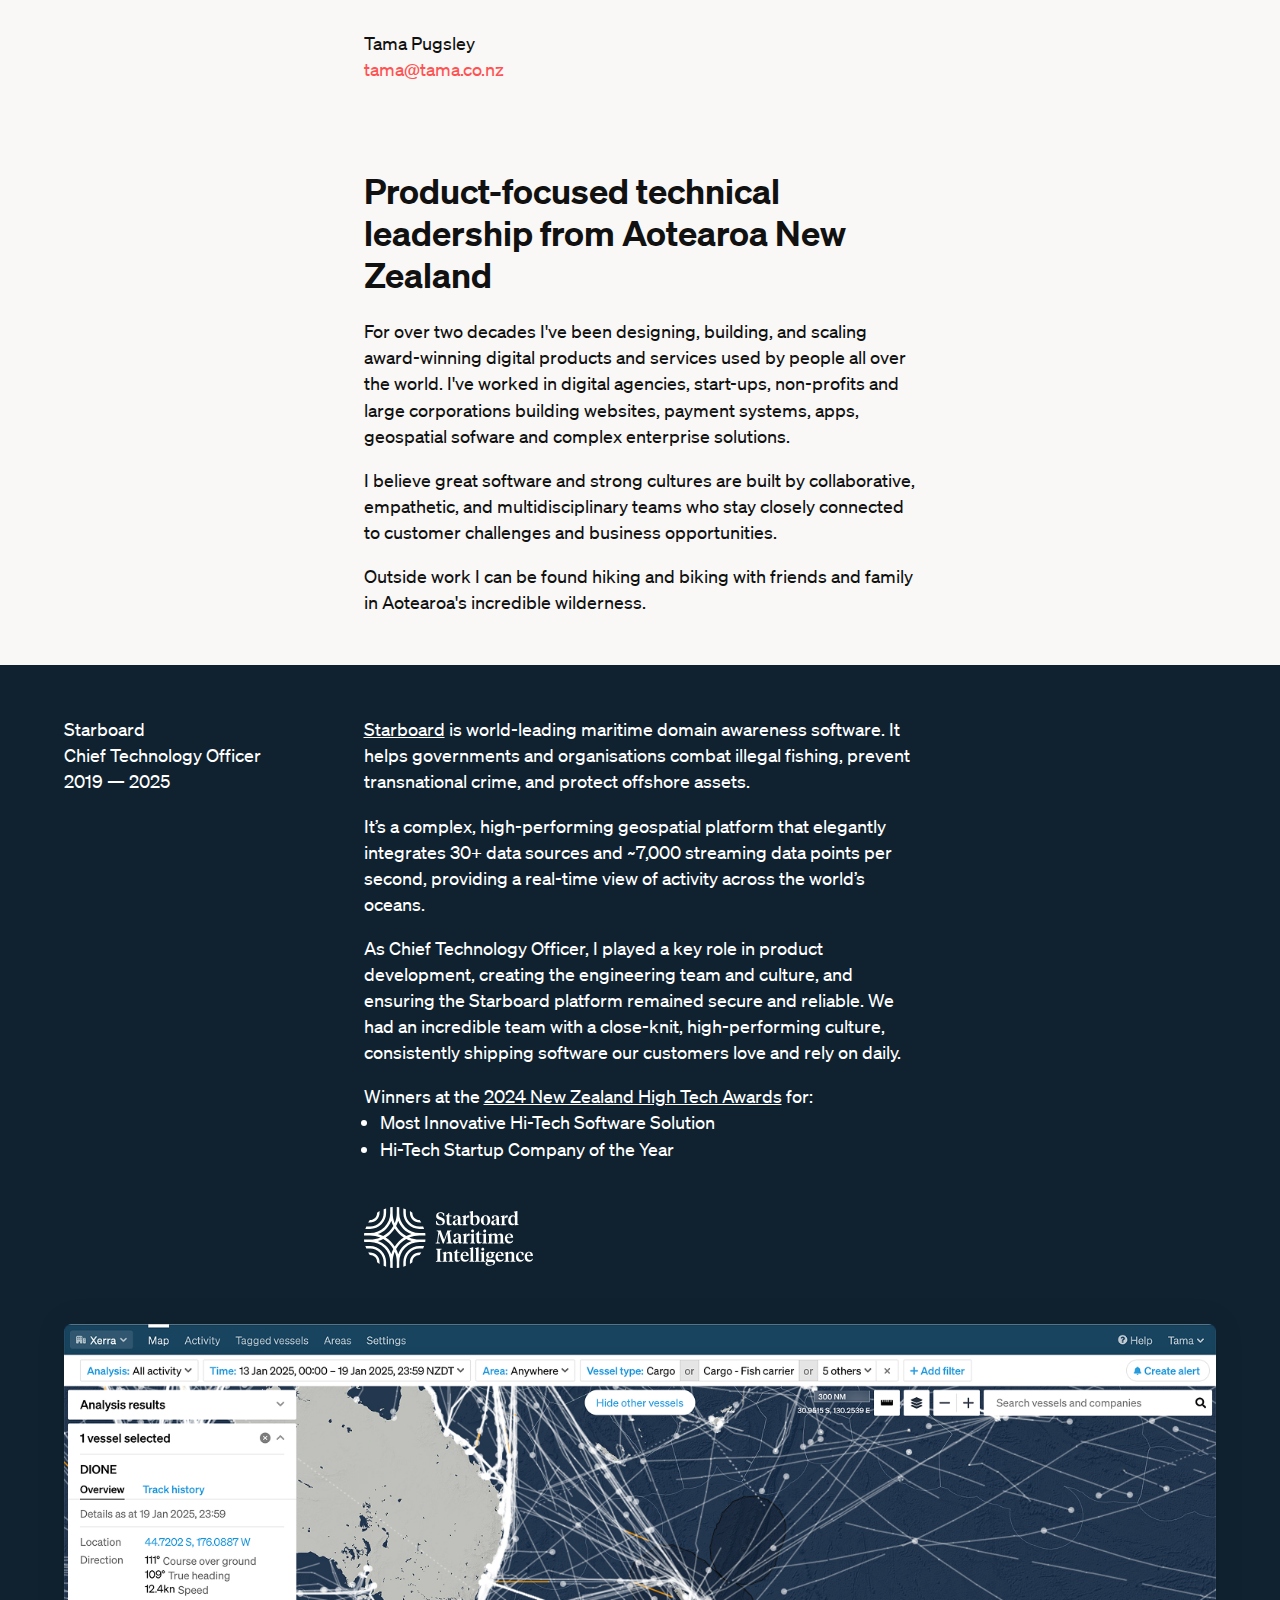
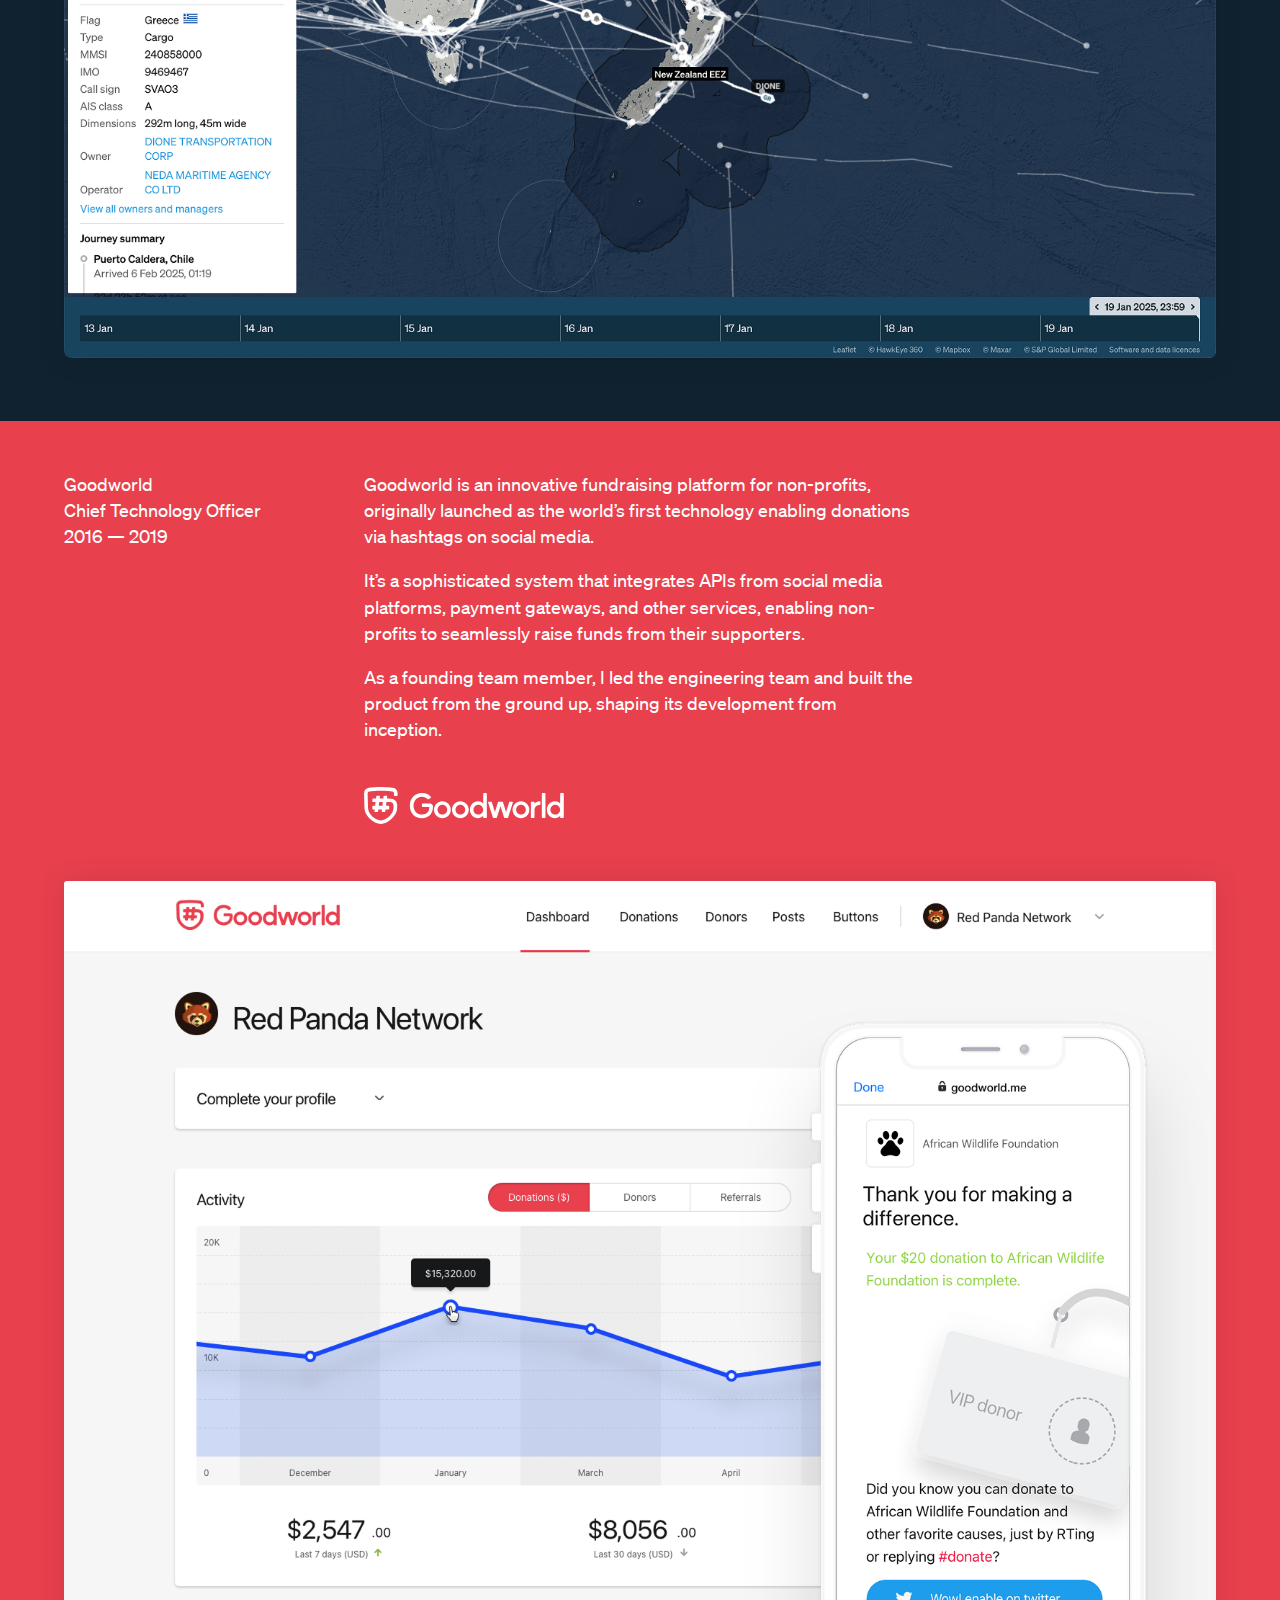
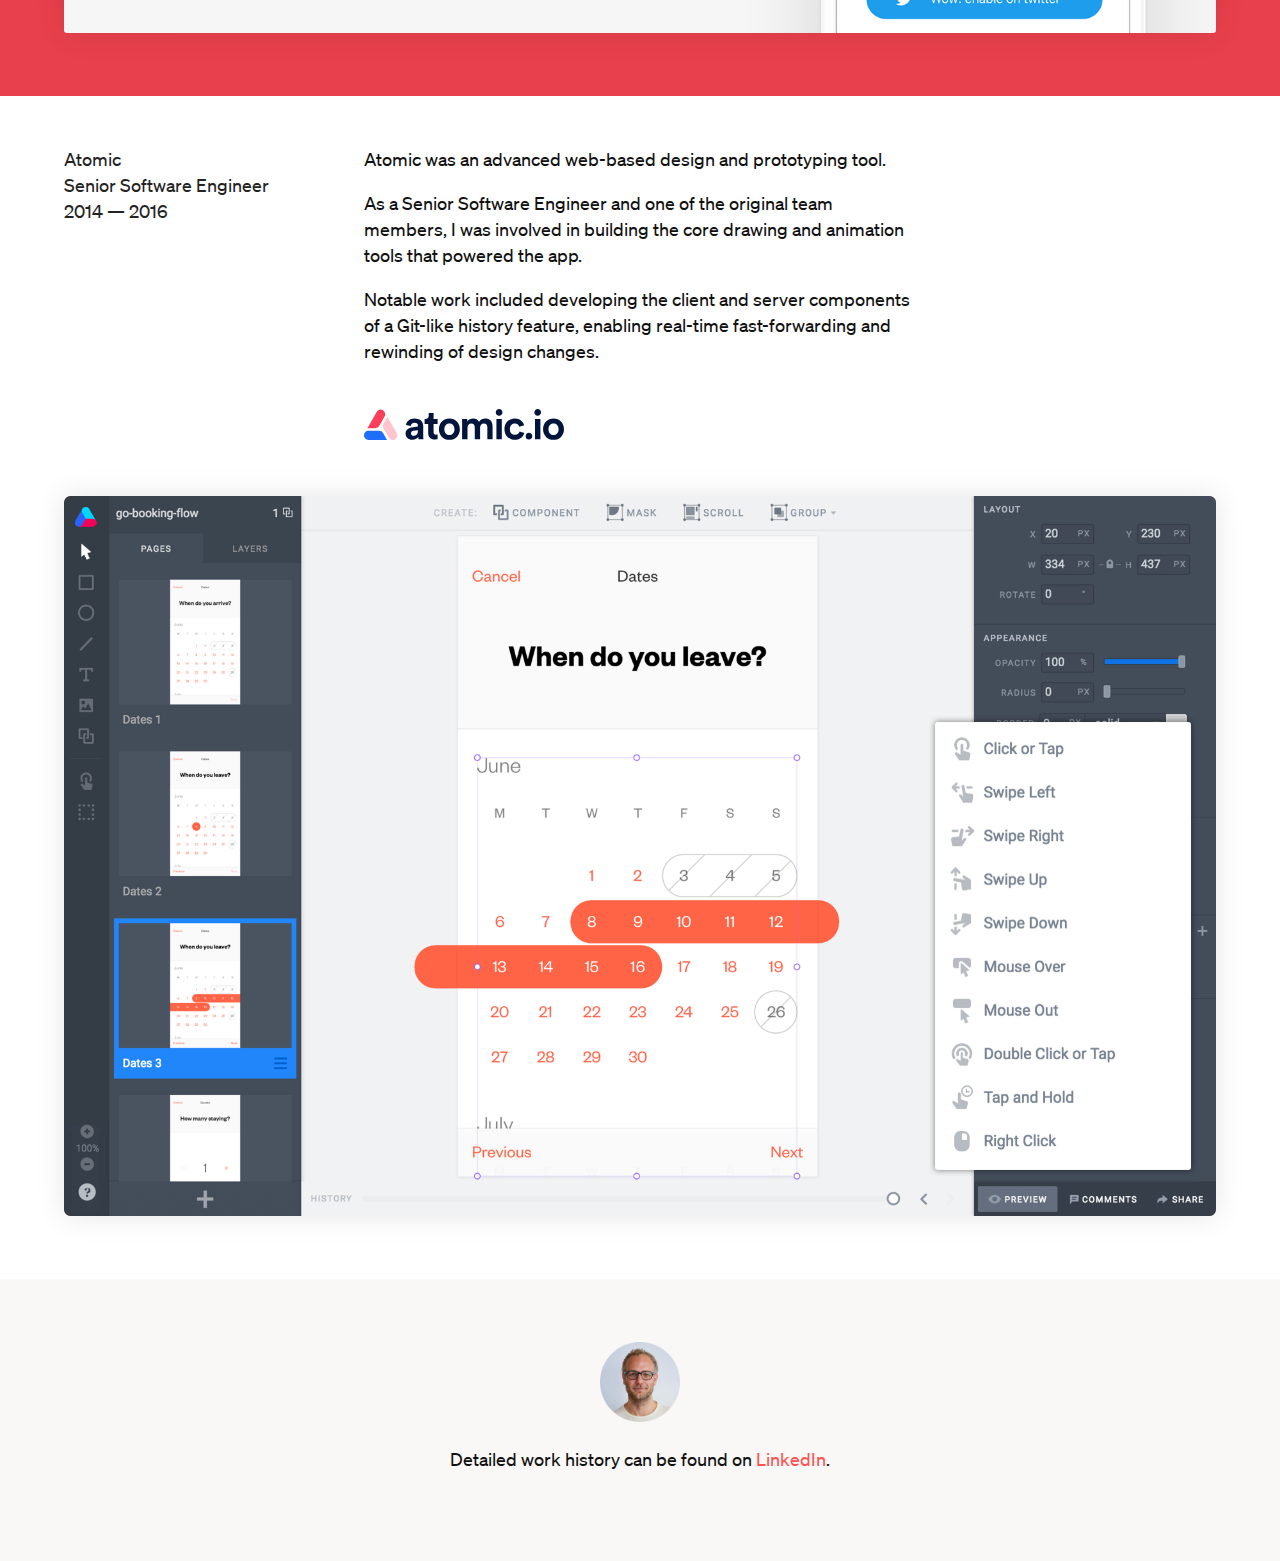
==== index.html @ 3d54db2f "Copy changes" ====
<!DOCTYPE html>
<html lang="en">
<head>
	<meta name="generator" content="Hugo 0.145.0">
    <meta charset="UTF-8">
    <meta name="viewport" content="width=device-width, initial-scale=1.0">
    <title>Tama Pugsley · Technical leadership · Nelson, Aotearoa New Zealand</title>
    <link rel="stylesheet" href="/css/main.css">
    <link rel="shortcut icon" href="images/favicon.ico" type="image/x-icon">
    
</head>
<body>
    

<div class="grid-four-col">
    <div class="two-four bottom-padding-medium top-padding-small intro-block">
      <p class="bottom-padding-large">
        Tama Pugsley<br>
        <a href="mailto:tama@tama.co.nz" class="no-underline">tama@tama.co.nz</a>
      </p>
      <h2 class="bottom-padding-large-small-screen">Product-focused technical leadership from Aotearoa New Zealand</h2>
      
      <p>For over two decades I've been designing, building, and scaling award-winning digital products and services used by people all over the world. I've worked in digital agencies, start-ups, non-profits and large corporations building websites, payment systems, apps, geospatial sofware and complex enterprise solutions.
      <p>I believe great software and strong cultures are built by collaborative, empathetic, and multidisciplinary teams who stay closely connected to customer challenges and business opportunities.</p>
      <p>Outside work I can be found hiking and biking with friends and family in Aotearoa's incredible wilderness.</p>

    </div>
    <div class="four-five"></div>
  </div>

  <div class="grid-wrapper border-top" style="background: #102230;">
    <div class="grid-four-col">
          <div class="one-two top-padding-medium block-title white">
            <p class="half-opacity">
                <a href="https://www.starboard.nz/" target="_blank" class="no-underline">Starboard</a><br>
                Chief Technology Officer<br>
                2019 — 2025<br>
            </p>
          </div>
          <div class="two-four padding-medium white">
             <p><a href="https://www.starboard.nz/" target="_blank">Starboard</a> is world-leading maritime domain awareness software. It helps governments and organisations combat illegal fishing, prevent transnational crime, and protect offshore assets.</p>
              <p>It’s a complex, high-performing geospatial platform that elegantly integrates 30+ data sources and ~7,000 streaming data points per second, providing a real-time view of activity across the world’s oceans.</p>
              <p>As Chief Technology Officer, I played a key role in product development, creating the engineering team and culture, and ensuring the Starboard platform remained secure and reliable. We had an incredible team with a close-knit, high-performing culture, consistently shipping software our customers love and rely on daily.</p>
              <p class="u__mb--0">Winners at the <a href="https://www.hitech.org.nz/awards/winners/year/2024" target="_blank">2024 New Zealand High Tech Awards</a> for:</p>
              <ul class="u__mt--0">
                <li>Most Innovative Hi-Tech Software Solution</li>
                <li>Hi-Tech Startup Company of the Year</li>
              </ul>
            <div class="logo logo-starboard">
              <a href="https://www.starboard.nz/" target="_blank" class="no-underline"><img src="/images/starboard-logo.svg" alt="Starboard logo"></a>
            </div>
          </div>
          <div class="one-five image padding-medium">
            <img src="/images/starboard-app-dark-bg.png" alt="Example screenshot from the Starboard app">
          </div>
          <div class="four-five"></div>
    </div>
  </div>

  <div class="grid-four-col spacer-row">
      <div class="one-two"></div>
      <div class="two-four"></div>
      <div class="four-five"></div>
  </div>

<div class="grid-wrapper" style="background: #E8404D;">
  <div class="grid-four-col">
    <div class="one-two top-padding-medium white block-title">
      <p class="half-opacity">
        <a href="https://www.goodworld.me/" target="_blank" class="no-underline">Goodworld</a><br>
        Chief Technology Officer<br>
        2016 — 2019<br>
    </p>
    </div>

    <div class="two-four padding-medium white">
      <p>Goodworld is an innovative fundraising platform for non-profits, originally launched as the world’s first technology enabling donations via hashtags on social media.</p>
      <p>It’s a sophisticated system that integrates APIs from social media platforms, payment gateways, and other services, enabling non-profits to seamlessly raise funds from their supporters.</p>
      <p>As a founding team member, I led the engineering team and built the product from the ground up, shaping its development from inception.</p>
       <div class="logo logo-goodworld">
        <a href="https://www.goodworld.me/" target="_blank"><img src="/images/goodworld-logo.svg" alt="Goodworld logo"></a>
       </div>
    </div>
    <div class="one-five image padding-medium">
      <img src="/images/goodworld.png" alt="Example screenshot from the Goodworld app">
    </div>
  </div>
</div>

  <div class="grid-four-col spacer-row">
      <div class="one-two"></div>
      <div class="two-four"></div>
      <div class="four-five"></div>
  </div>

  <div class="grid-wrapper" style="background: #fff;">
    <div class="grid-four-col">
      <div class="one-two top-padding-medium dark block-title">
        <p class="half-opacity">
          <a href="https://atomic.io/" target="_blank" class="no-underline">Atomic</a><br>
          Senior Software Engineer<br>
          2014 — 2016</p>
      </div>
      <div class="two-four padding-medium">
        <p>Atomic was an advanced web-based design and prototyping tool.</p>
        <p>As a Senior Software Engineer and one of the original team members, I was involved in building the core drawing and animation tools that powered the app.</p>
        <p>Notable work included developing the client and server components of a Git-like history feature, enabling real-time fast-forwarding and rewinding of design changes.</p>
        <div class="logo logo-atomic">
          <a href="https://atomic.io/" target="_blank"><img src="/images/atomic-logo.svg" alt="Atomic logo"></a>
        </div>
      </div>
      <div class="one-five image padding-medium">
        <img src="/images/atomic-screen.png" alt="Example screenshot from the Atomic app">
      </div>
    </div>
  </div>

<div class="grid-four-col last">
  <div class="two-four padding-medium">
    <div style="margin-top: 1vw; width: 100%; text-align: center;"><img src="/images/tama-headshot.png" alt="" class="" style="max-width: 80px;"></div>
    <p style="text-align: center;">Detailed work history can be found on <a href="https://www.linkedin.com/in/tamap/" class="no-underline" target="_blank">LinkedIn</a>.</p>
    </div>
</div>

</body>
</html>
---- css/main.css ----
body {
	background: #F9F8F6;
	color: #111;
	font-size: 18px;
	line-height: 145%;
	font-family: "sohne-book", helvetica, arial, sans-serif;
	font-weight: normal;
	-webkit-font-smoothing: antialiased;
  	-moz-osx-font-smoothing: grayscale;
  	margin: 0 0 3vw 0;
}

@font-face {
  	font-family: 'sohne-book';
  	src: url('/fonts/sohneweb-mager.woff2') format('woff2');
}

@font-face {
  	font-family: 'sohne-bold';
  	src: url('/fonts/sohneweb-halbfett.woff2') format('woff2');
}

@font-face {
  	font-family: 'sohne-book-italic';
  	src: url('/fonts/sohneweb-magerkursiv.woff2') format('woff2');
}

/* text styles */
h1 {
	font-weight: normal;
	font-size: 23px;
	margin: 0 0 15% 0; 
	font-family: sohne-bold;
}

h2 { 
	font-family: sohne-bold;
	font-size: 2.7vw;
	line-height: 120%;
	font-weight: normal;
	margin: 0 0 4% 0;
	padding: 0;
 }

h3 {
 	font-family: sohne-bold;
 	font-weight: normal;
 }

em {
	font-family: sohne-book-italic;
	font-style: normal;
}

ul {
	padding: 0;
}

li {
	margin-left: 1rem;
}

a {
	color: #FF5353;
}

p:last-child {
	margin-bottom: 0;
}

p:first-child {
	margin-top: 0;
}

.no-underline {
	text-decoration: none;
}

.no-underline:hover {
    text-decoration: underline;
}

.u__mb--0 {
    margin-bottom: 0 !important;
}

.u__mt--0 {
    margin-top: 0 !important;
}

.smaller-text, .smaller-text > *, .photo-pages p.smaller-text {
	font-size: 15px;
}

.work-text h3 {
	margin: -7px 0px 0px 0px;
}

 /* text styles end */
 img {
 	width: 100%;
 	border-radius: 8px;
 }

 .border-top {
 	border-top: 1px solid rgba(0, 0, 0, .05);
 }

 /* layout styles start */
 .grid-wrapper {
 	width: 100%;
 	margin: auto;
 }

 .light-grey > *, .light-grey a, .light-grey, .photo-pages a.light-grey  {
 	color: #777;
 }

 .dark-grey > * {
 	color: #24231F;
 }

 .bottom-padding-large {
 	padding-bottom: 70px;
 }

 .black {
 	background: #000;
 }

 .white, .white a {
 	color: #fff;
 }

 .dark, .dark a {
 	color: #24231F;
 }

 .half-opacity {
 	opacity: 1;
 }

.grid-four-col {
	display: grid;
	grid-template-columns: 21.25% 21.25% 21.25% 21.25%;
    column-gap: 5%;
    width: 100%;
	max-width: 1340px;
	margin: auto;
}

.one-two, .two-four, .four-five {
	padding: 0;
}

.one-two.image {
	margin-right: -2vw; 
}

.four-five.image {
	margin-left: -2vw; 
}

.logo {
	float: left;
	padding: 27px 0 0 0;
    max-width: 200px;
}

.logo-starboard {
	width: 170px;
}

.border-bottom {
	border-bottom: 1px solid rgba(0, 0, 0, .1);
}

.one-two { grid-column: 1 / 2; }

.one-five { grid-column: 1 / 5; }

.two-three { grid-column: 2 / 3;}

.two-four { grid-column: 2 / 4; }

.three-four { grid-column: 3 / 4; }

.four-five { grid-column: 4 / 5; }

.padding-medium {
	padding: 50px 0;
}

.top-padding-medium {
	padding-top: 50px;
}

.top-padding-large {
	padding-top: 140px;
}

.bottom-padding-medium {
	padding-bottom: 50px;
}

.padding-small {
	padding: 30px 0;
}

.top-padding-small {
	padding-top: 30px;
}

.image {
	padding: 0 0 57px 0; /* optically align it with text */
}

.image img {
	box-shadow: 0px 0px 30px 0px rgba(0,0,0,0.1);
}

 /* layout styles end */

img {
	border-radius: 3px;
}


/* photo pages styles */

.vertical-fit {
	margin: auto;
}

.map-wrapper {
	height: 70vh;
	border-radius: 4px;
	border: 1px solid #ddd;
	margin-top: 2vw;
}

.vertical-fit img, .map-wrapper script {
	width: auto;
    height: auto;
	max-height: 90vh;
	max-width: 90vw;
	border-radius: 2px;
}

@font-face {
  	font-family: 'heldane-italic';
  	src: url('../fonts/HeldaneDisplayWeb-RegularItalic.woff2') format('woff2');
}

.heldane {
	 font-family: 'heldane-italic';
}

.big-heldane {
	font-family: heldane-italic;
	font-size: 5vw;
	line-height: 100%;
}

.header-nav ul {
	column-count: 3;
	line-height: 170%;
}

.header-nav li {
	width: 33.3333%;
}


.photo-pages a {
	text-decoration: none;
	color: #777;
}


.full-width, .header-nav .full-width {
	width: 100%;
}

.header-nav a.heldane {
	font-size: 110%;
}

a.selected {
	opacity: 1;
}

.two-five { grid-column: 2 / 5; }


.baseline-align {
	align-self: end;
}

@media only screen and (max-width: 2000px) {

	h2 {
		font-size: 42px;
	}
}

@media only screen and (max-width: 1400px) {

	.grid-four-col {
		display: grid;
		grid-template-columns: 22% 22% 22% 22%;
    	column-gap: 4%;
    	max-width: 90%;
	}

	h2 {
		font-size: 35px;
	}
}

@media only screen and (max-width: 1100px) {
	body {
	  	font-size: 17px;
	}

	.grid-four-col {
		max-width: 70%;
	}

	h2 {
		font-size: 24px;
		line-height: 130%;
	}

	.half-opacity {
	 	opacity: 1;
	}

	.one-two, .two-four, .four-give {
		grid-column: 1 / 5;
	}

	.logo-starboard {
		width: 140px;
	}

	.logo-atomic {
		width: 140px;
	}

    .logo-goodworld {
		width: 140px;
	}


	/* photo pages styles */

	.one-two, .two-four, .four-five, .one-five {
		grid-column: 1 / 5;
	}

	/* photo pages styles */

}

@media only screen and (max-width: 800px) {
	body {
		font-size: 15px;
		line-height: 145%;
	}

	.bottom-padding-large {
    	padding-bottom: 20%;
	}

	.bottom-padding-large-small-screen {
		padding-bottom: 19%;
	}

    .block-title  { 
    	padding-bottom: 6%;
    }

	.padding-medium, .padding-small {
		padding: 6% 0;
	}

	.top-padding-medium, .top-padding-small {
		padding-top: 5%;
	}

	.bottom-padding-medium {
		padding-bottom: 5%;
	}

	.grid-four-col {
		max-width: 88%;
	}

	.image {
		padding-bottom: 6%;
	}

	h1.big-heldane {
		font-size: 12vw;

	}

	.intro-block {
		padding-bottom: 25%;
	}
}
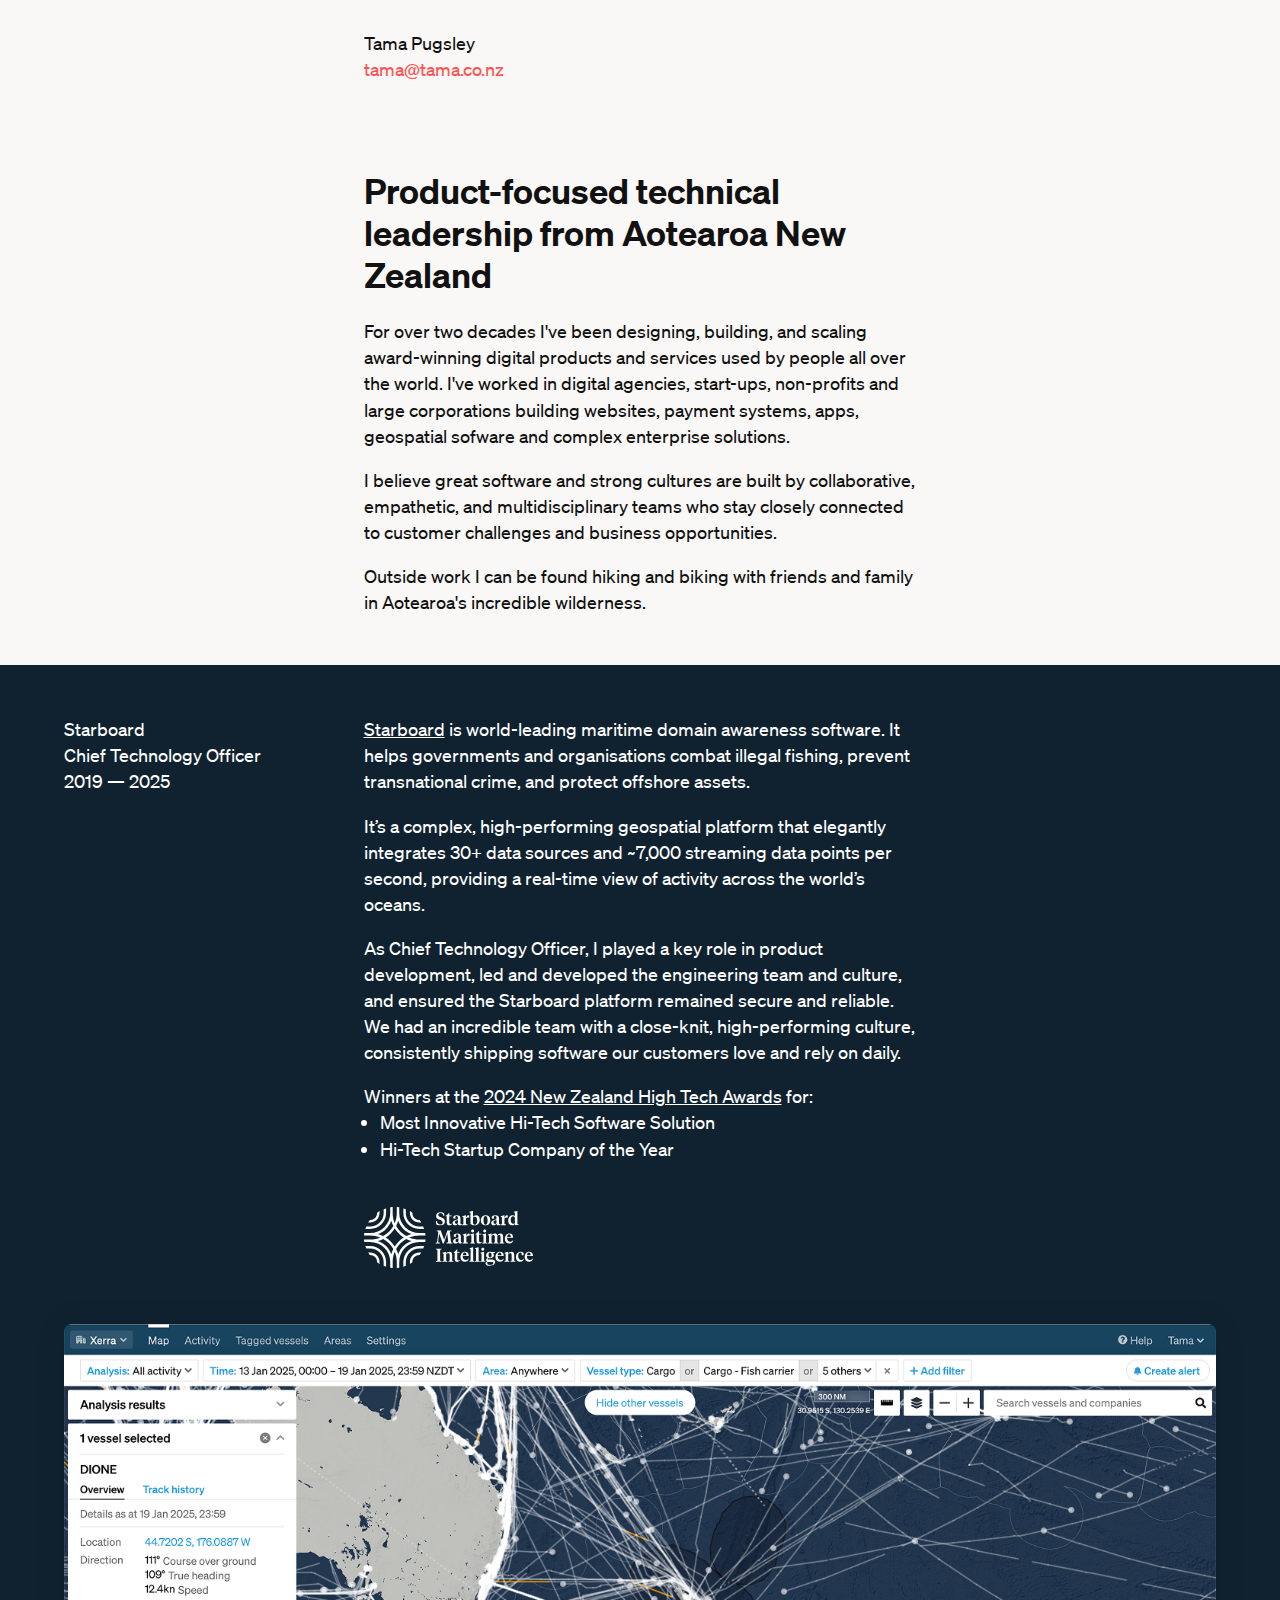
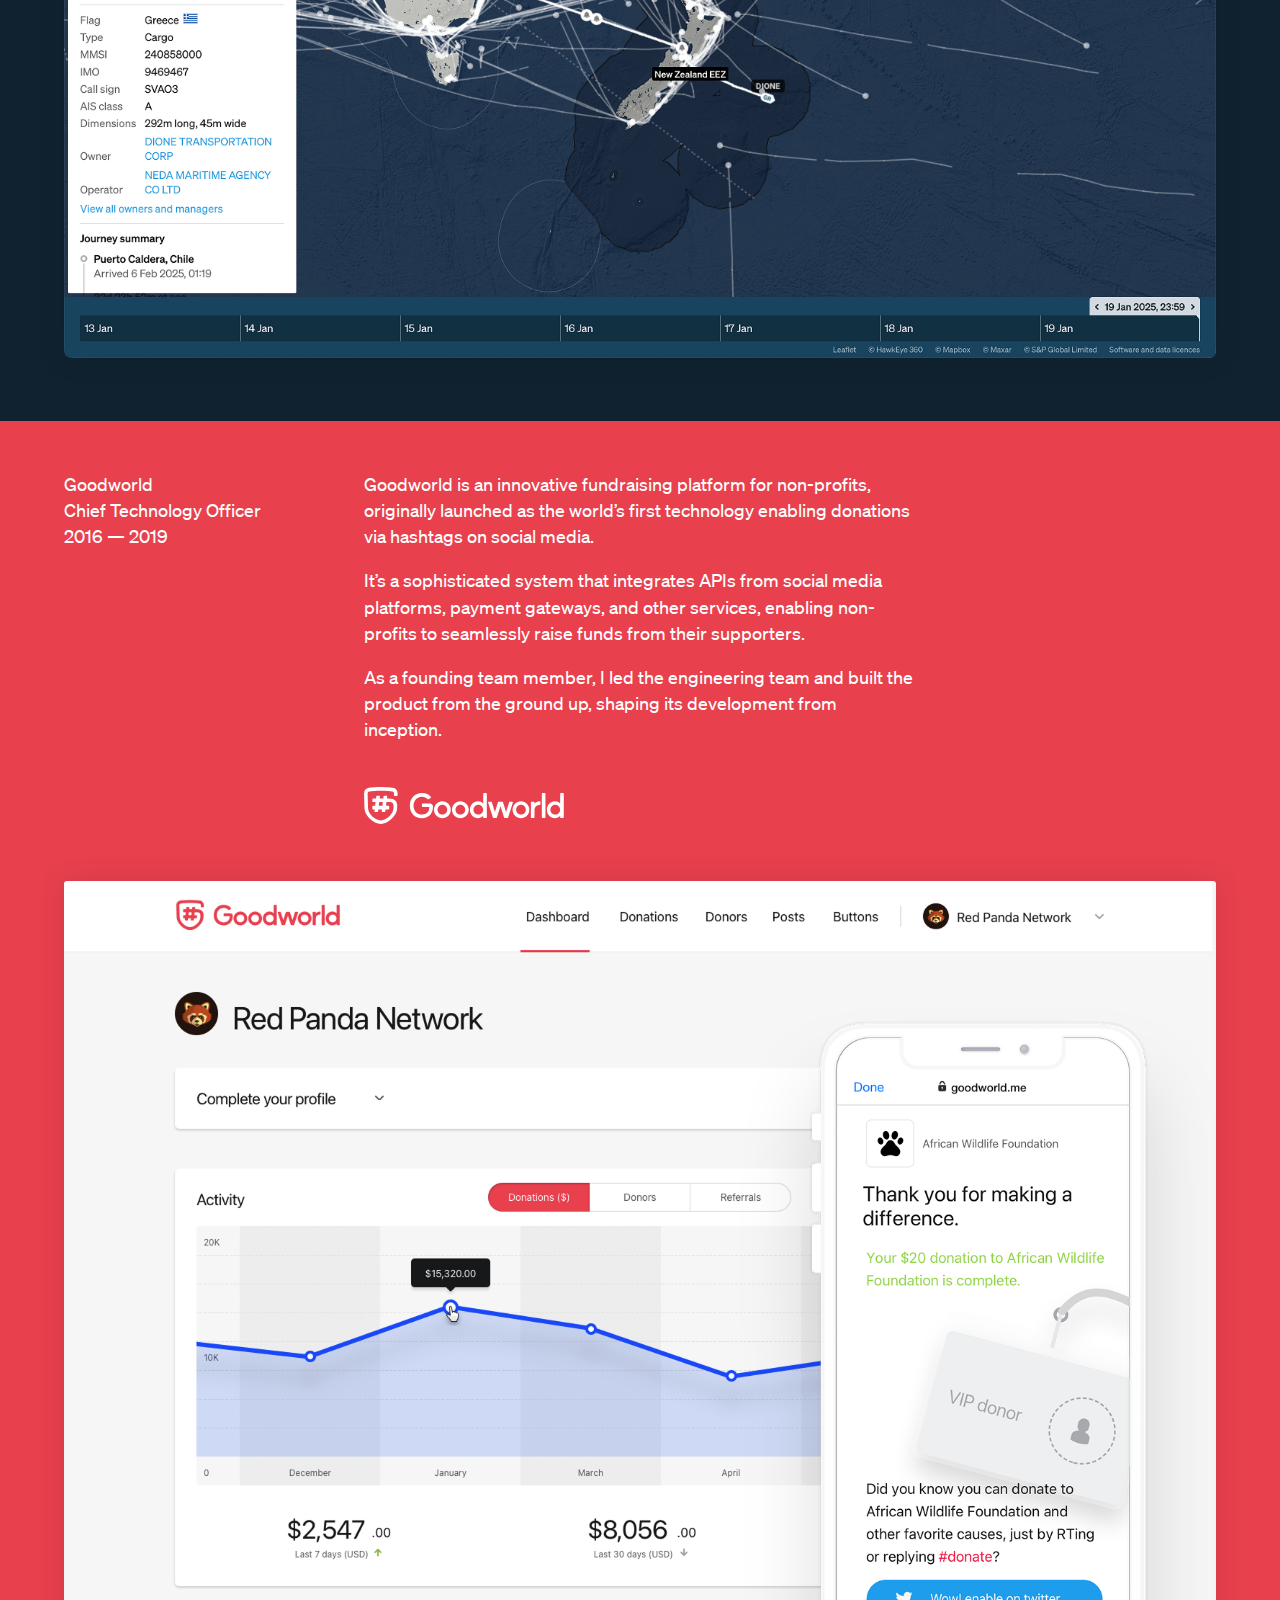
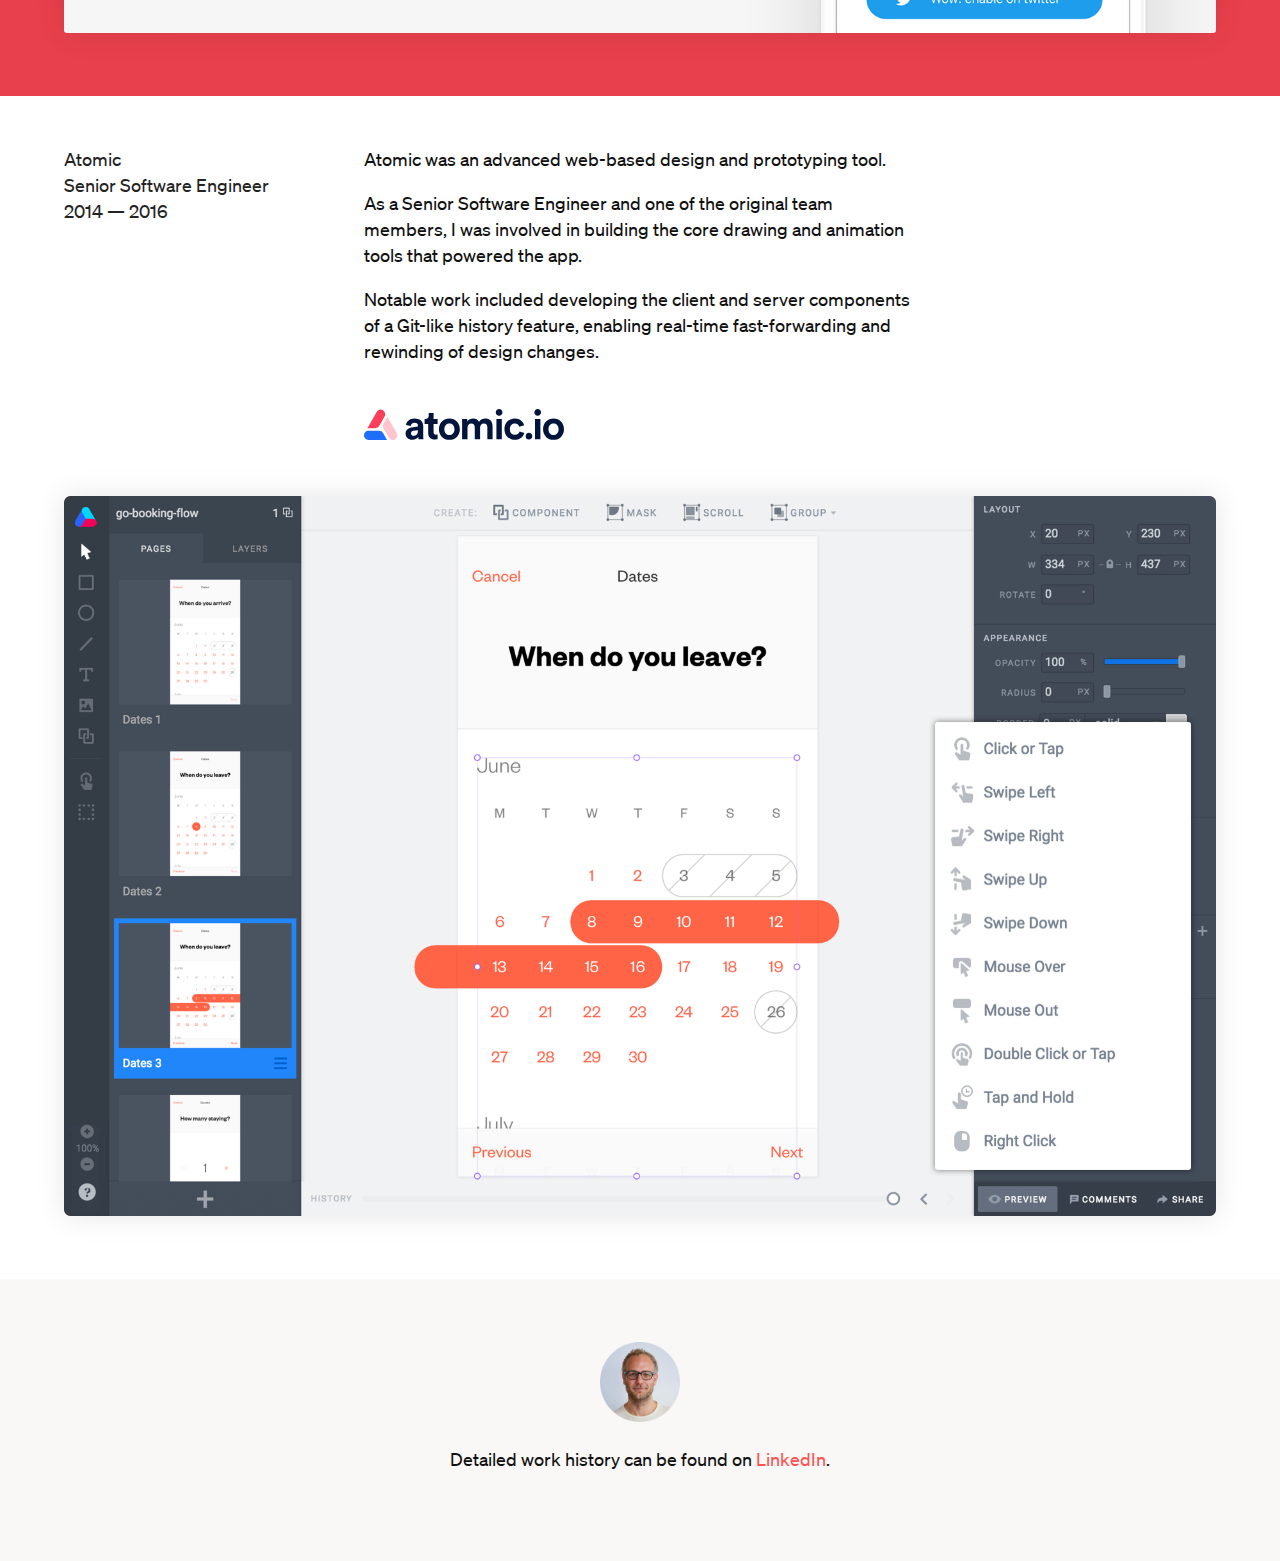
==== commit 2dfd4d3b: "copy" ====
--- a/index.html
+++ b/index.html
@@ -40,7 +40,7 @@
           <div class="two-four padding-medium white">
              <p><a href="https://www.starboard.nz/" target="_blank">Starboard</a> is world-leading maritime domain awareness software. It helps governments and organisations combat illegal fishing, prevent transnational crime, and protect offshore assets.</p>
               <p>It’s a complex, high-performing geospatial platform that elegantly integrates 30+ data sources and ~7,000 streaming data points per second, providing a real-time view of activity across the world’s oceans.</p>
-              <p>As Chief Technology Officer, I played a key role in product development, creating the engineering team and culture, and ensuring the Starboard platform remained secure and reliable. We had an incredible team with a close-knit, high-performing culture, consistently shipping software our customers love and rely on daily.</p>
+              <p>As Chief Technology Officer, I played a key role in product development, led and developed the engineering team and culture, and ensured the Starboard platform remained secure and reliable. We had an incredible team with a close-knit, high-performing culture, consistently shipping software our customers love and rely on daily.</p>
               <p class="u__mb--0">Winners at the <a href="https://www.hitech.org.nz/awards/winners/year/2024" target="_blank">2024 New Zealand High Tech Awards</a> for:</p>
               <ul class="u__mt--0">
                 <li>Most Innovative Hi-Tech Software Solution</li>
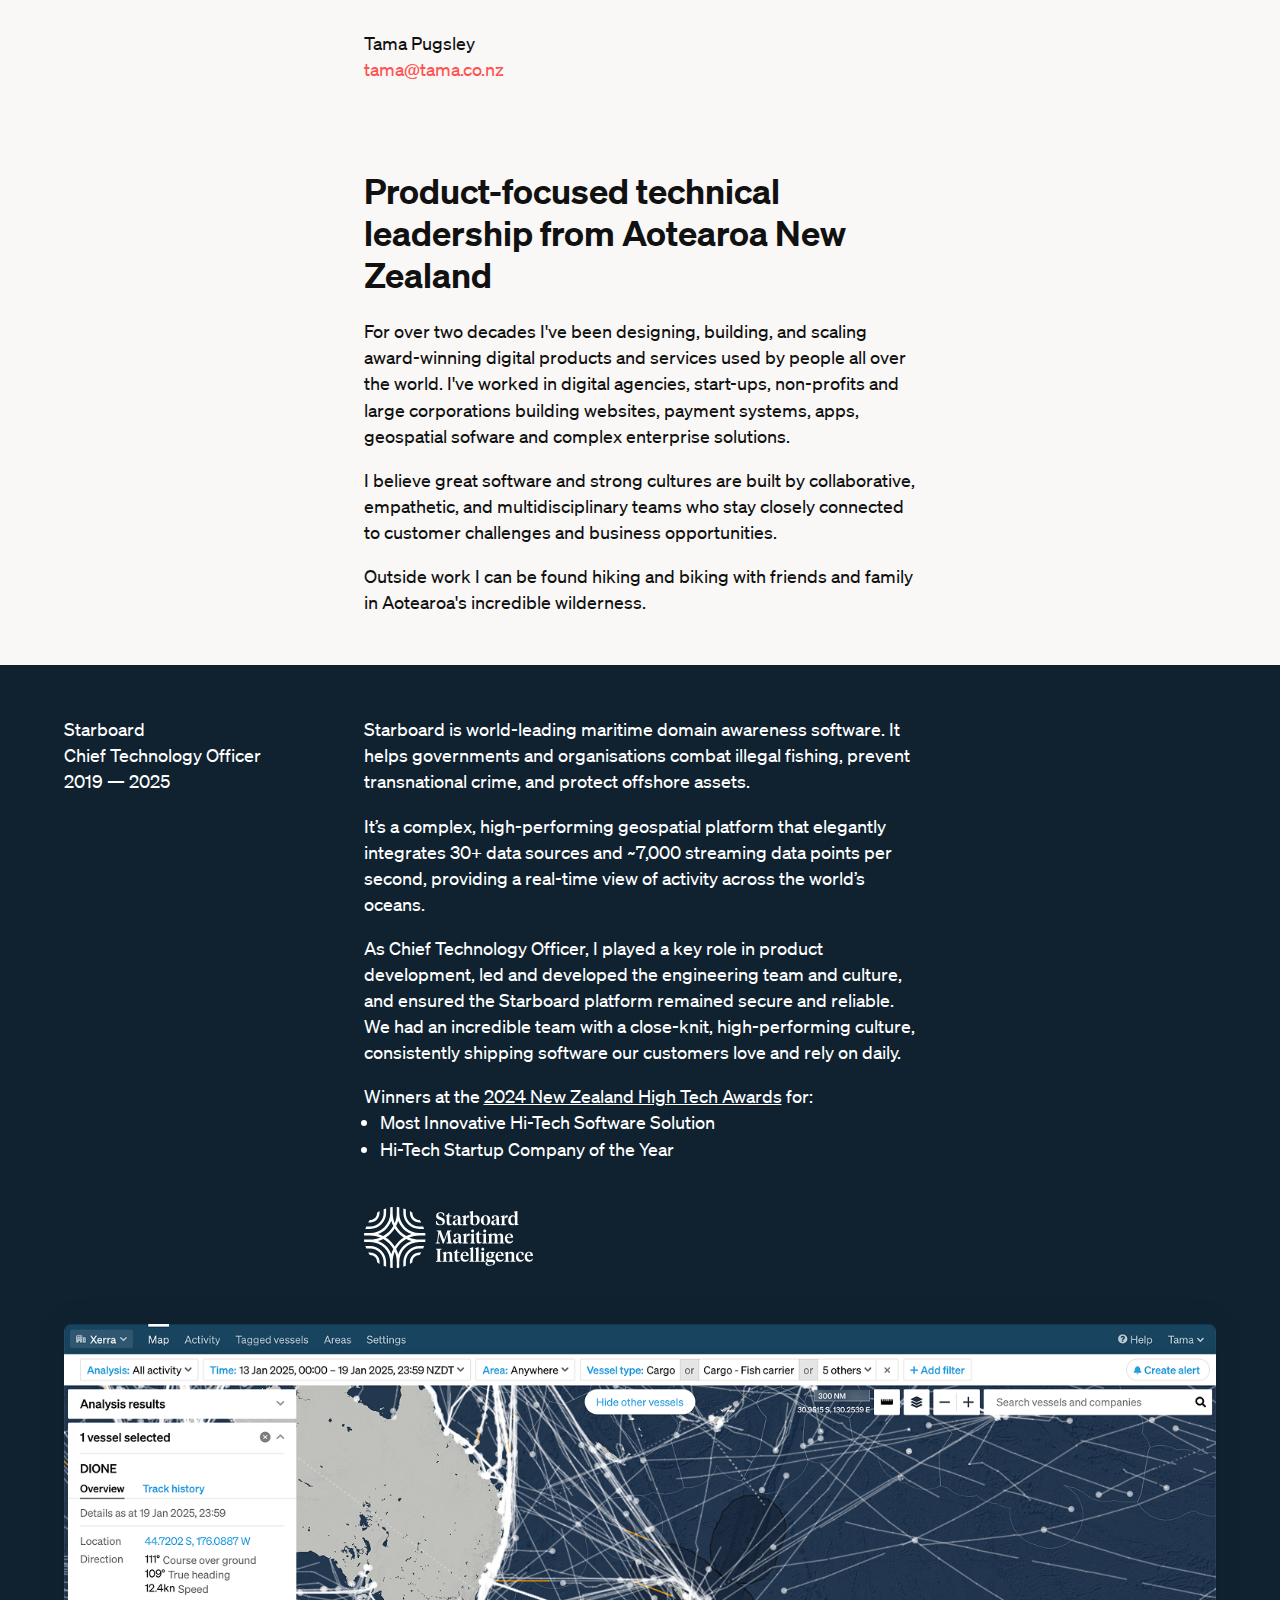
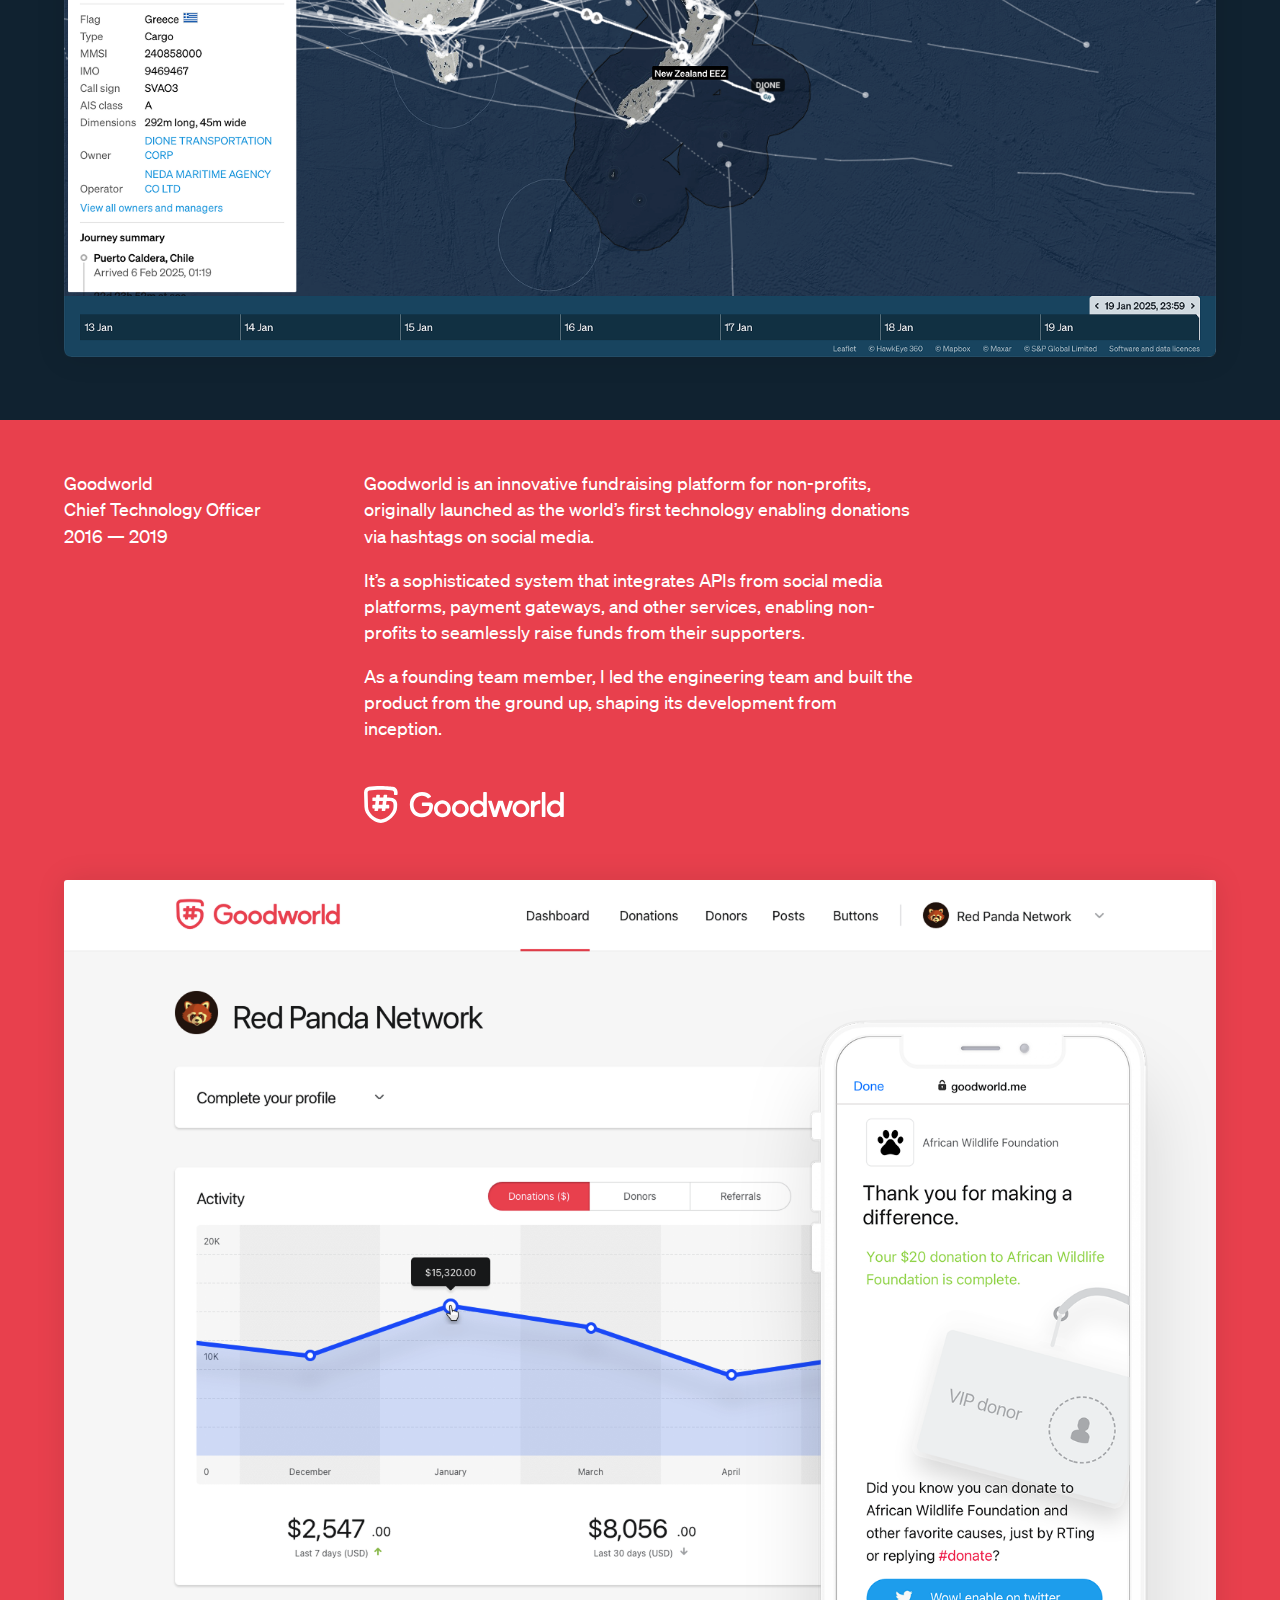
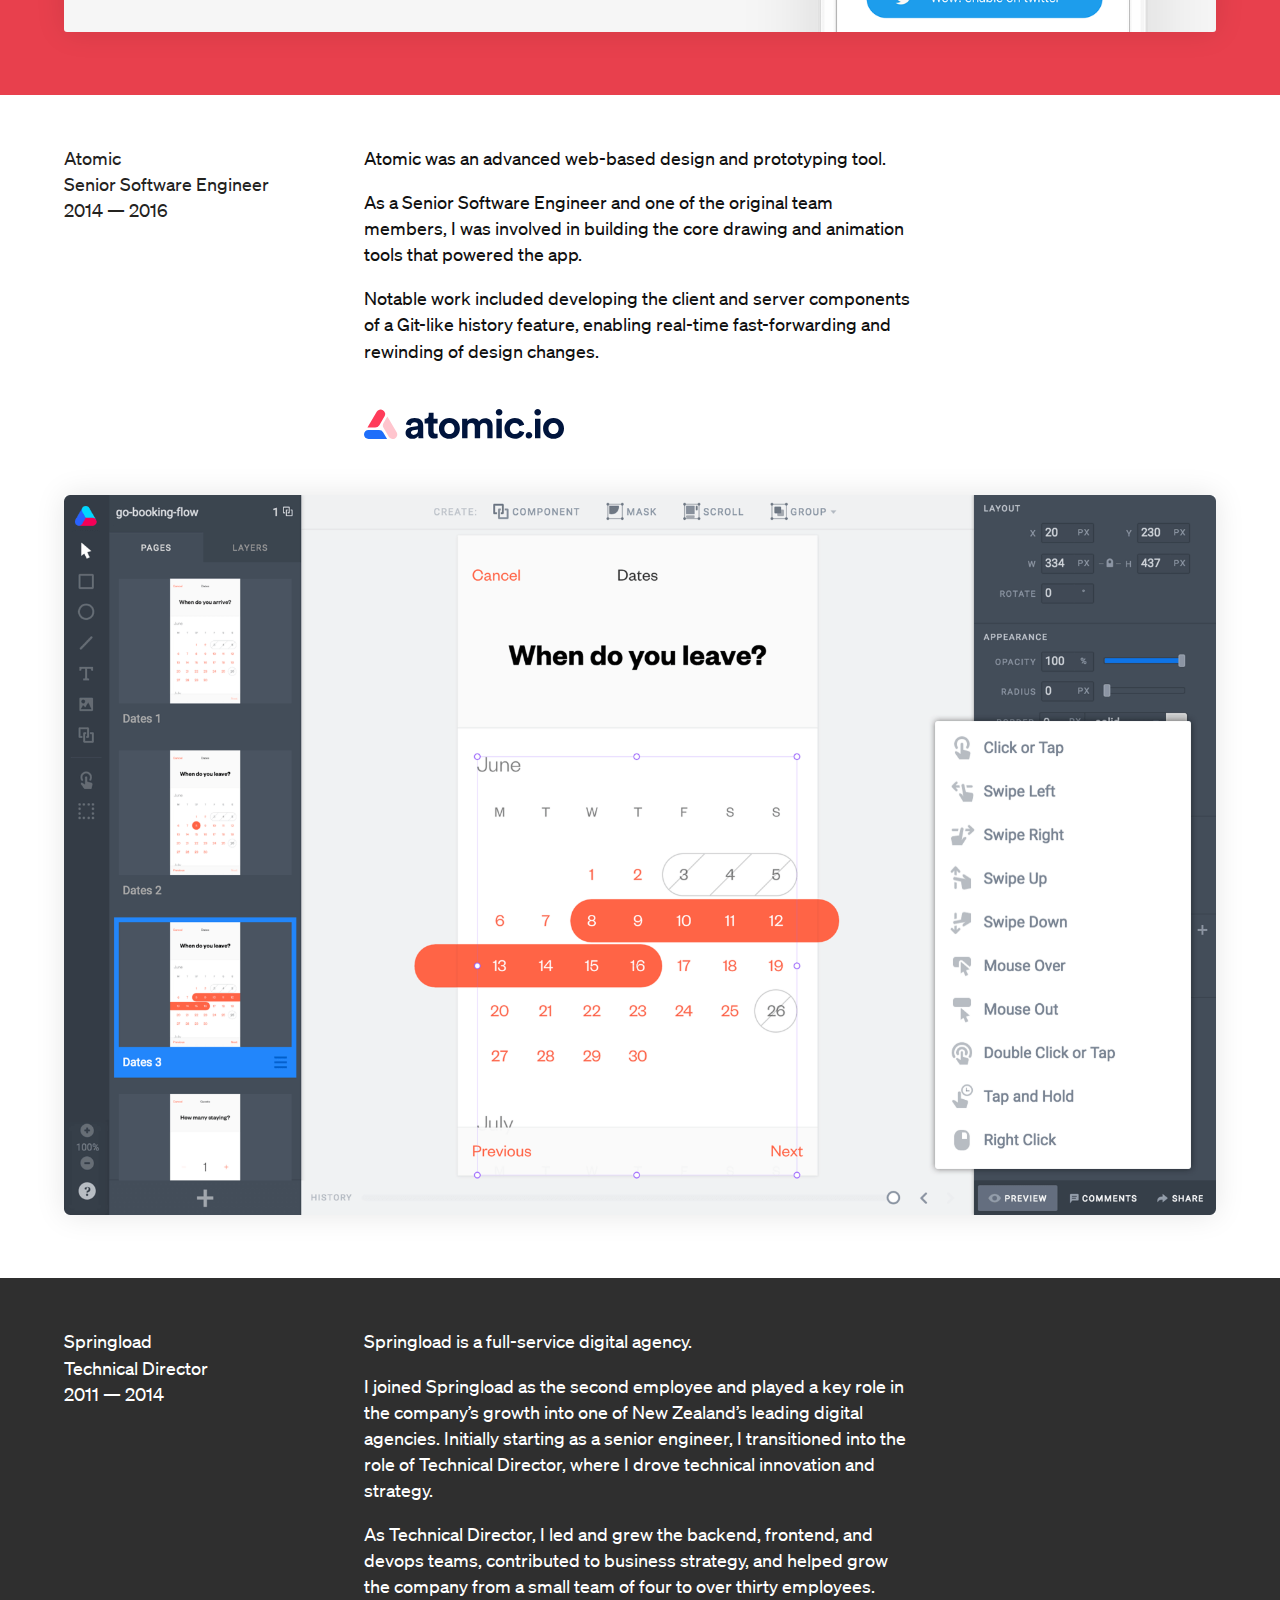
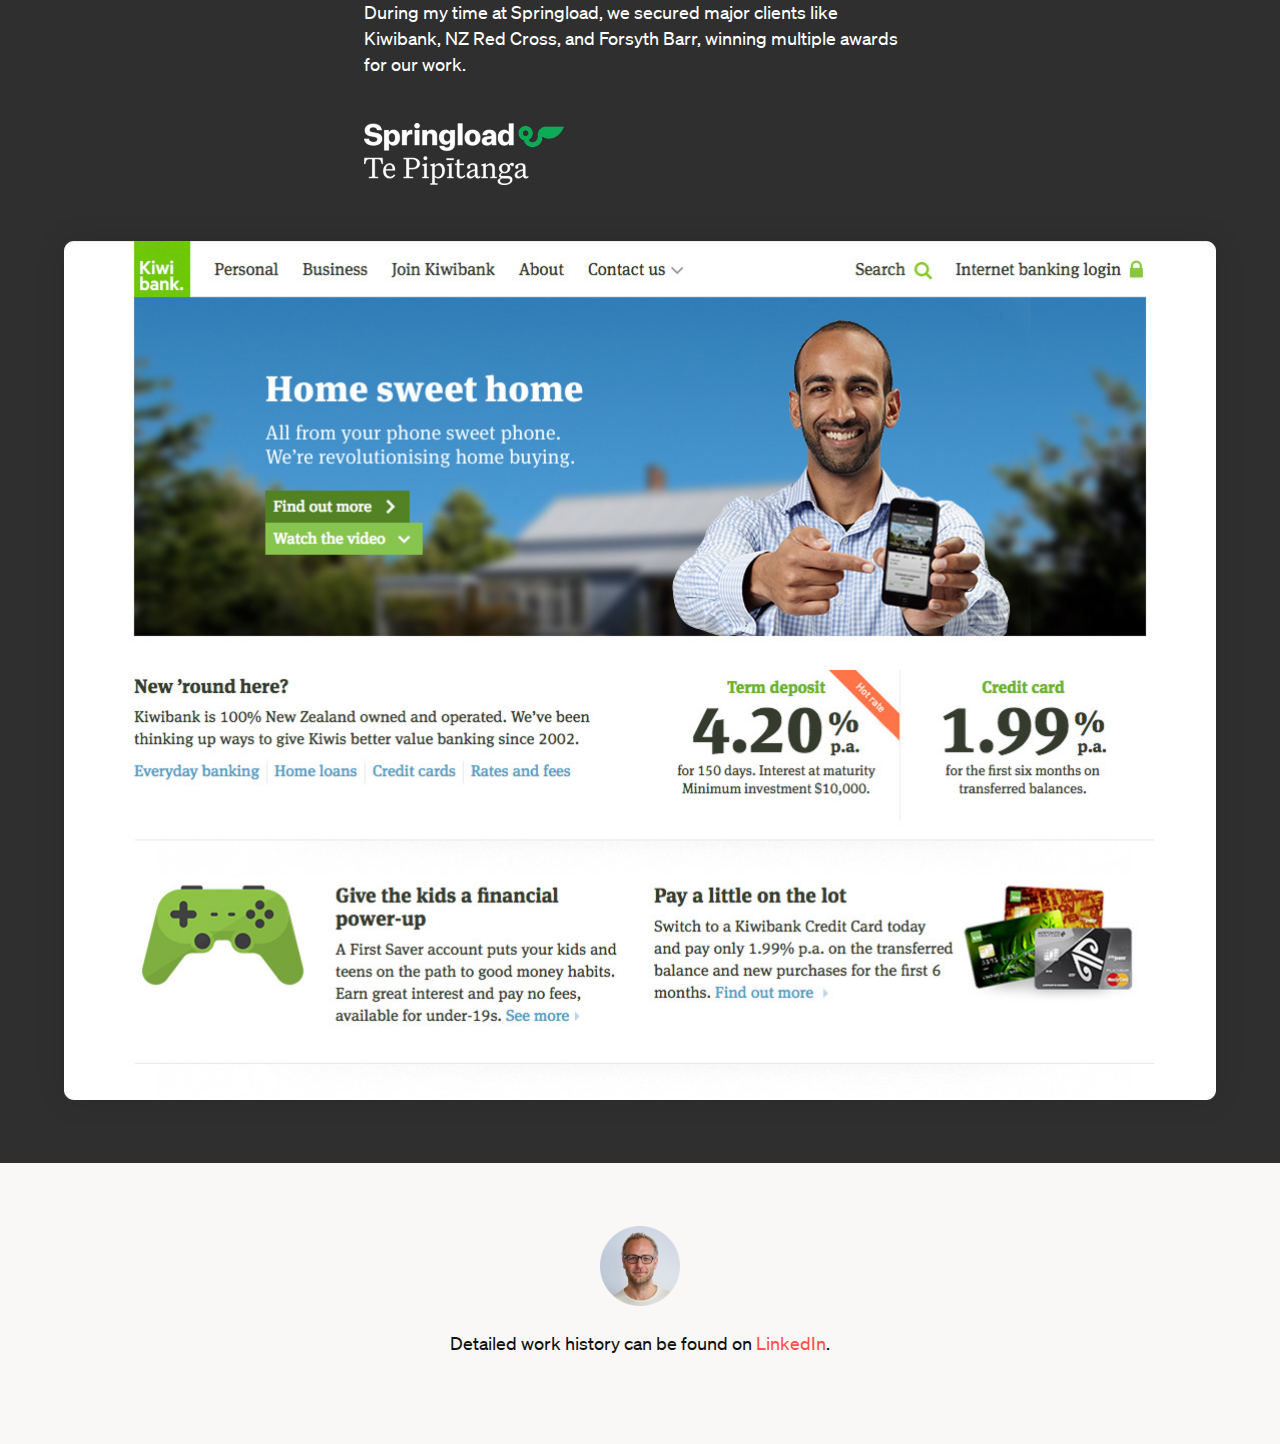
==== commit 102429f6: "Adding Springload" ====
--- a/index.html
+++ b/index.html
@@ -38,7 +38,7 @@
             </p>
           </div>
           <div class="two-four padding-medium white">
-             <p><a href="https://www.starboard.nz/" target="_blank">Starboard</a> is world-leading maritime domain awareness software. It helps governments and organisations combat illegal fishing, prevent transnational crime, and protect offshore assets.</p>
+             <p>Starboard is world-leading maritime domain awareness software. It helps governments and organisations combat illegal fishing, prevent transnational crime, and protect offshore assets.</p>
               <p>It’s a complex, high-performing geospatial platform that elegantly integrates 30+ data sources and ~7,000 streaming data points per second, providing a real-time view of activity across the world’s oceans.</p>
               <p>As Chief Technology Officer, I played a key role in product development, led and developed the engineering team and culture, and ensured the Starboard platform remained secure and reliable. We had an incredible team with a close-knit, high-performing culture, consistently shipping software our customers love and rely on daily.</p>
               <p class="u__mb--0">Winners at the <a href="https://www.hitech.org.nz/awards/winners/year/2024" target="_blank">2024 New Zealand High Tech Awards</a> for:</p>
@@ -115,6 +115,37 @@
     </div>
   </div>
 
+  <div class="grid-four-col spacer-row">
+    <div class="one-two"></div>
+    <div class="two-four"></div>
+    <div class="four-five"></div>
+</div>
+
+<div class="grid-wrapper" style="background: #2F2F2F;">
+  <div class="grid-four-col">
+    <div class="one-two top-padding-medium white block-title">
+      <p class="half-opacity">
+        <a href="https://springload.co.nz/" target="_blank" class="no-underline">Springload</a><br>
+        Technical Director<br>
+        2011 — 2014</p>
+    </div>
+    <div class="two-four padding-medium white">
+      <p>Springload is a full-service digital agency.</p>
+
+      <p>I joined Springload as the second employee and played a key role in the company’s growth into one of New Zealand’s leading digital agencies. Initially starting as a senior engineer, I transitioned into the role of Technical Director, where I drove technical innovation and strategy.</p>
+
+      <p>As Technical Director, I led and grew the backend, frontend, and devops teams, contributed to business strategy, and helped grow the company from a small team of four to over thirty employees. During my time at Springload, we secured major clients like Kiwibank, NZ Red Cross, and Forsyth Barr, winning multiple awards for our work.</p>
+
+      <div class="logo logo-springload">
+        <a href="https://springload.co.nz/" target="_blank"><img src="/images/springload-logo.png" alt="Springload logo"></a>
+      </div>
+    </div>
+    <div class="one-five image padding-medium">
+      <img src="/images/springload-screen.png" alt="Example screenshot from a Springload customer (Kiwibank)">
+    </div>
+  </div>
+</div>
+
 <div class="grid-four-col last">
   <div class="two-four padding-medium">
     <div style="margin-top: 1vw; width: 100%; text-align: center;"><img src="/images/tama-headshot.png" alt="" class="" style="max-width: 80px;"></div>
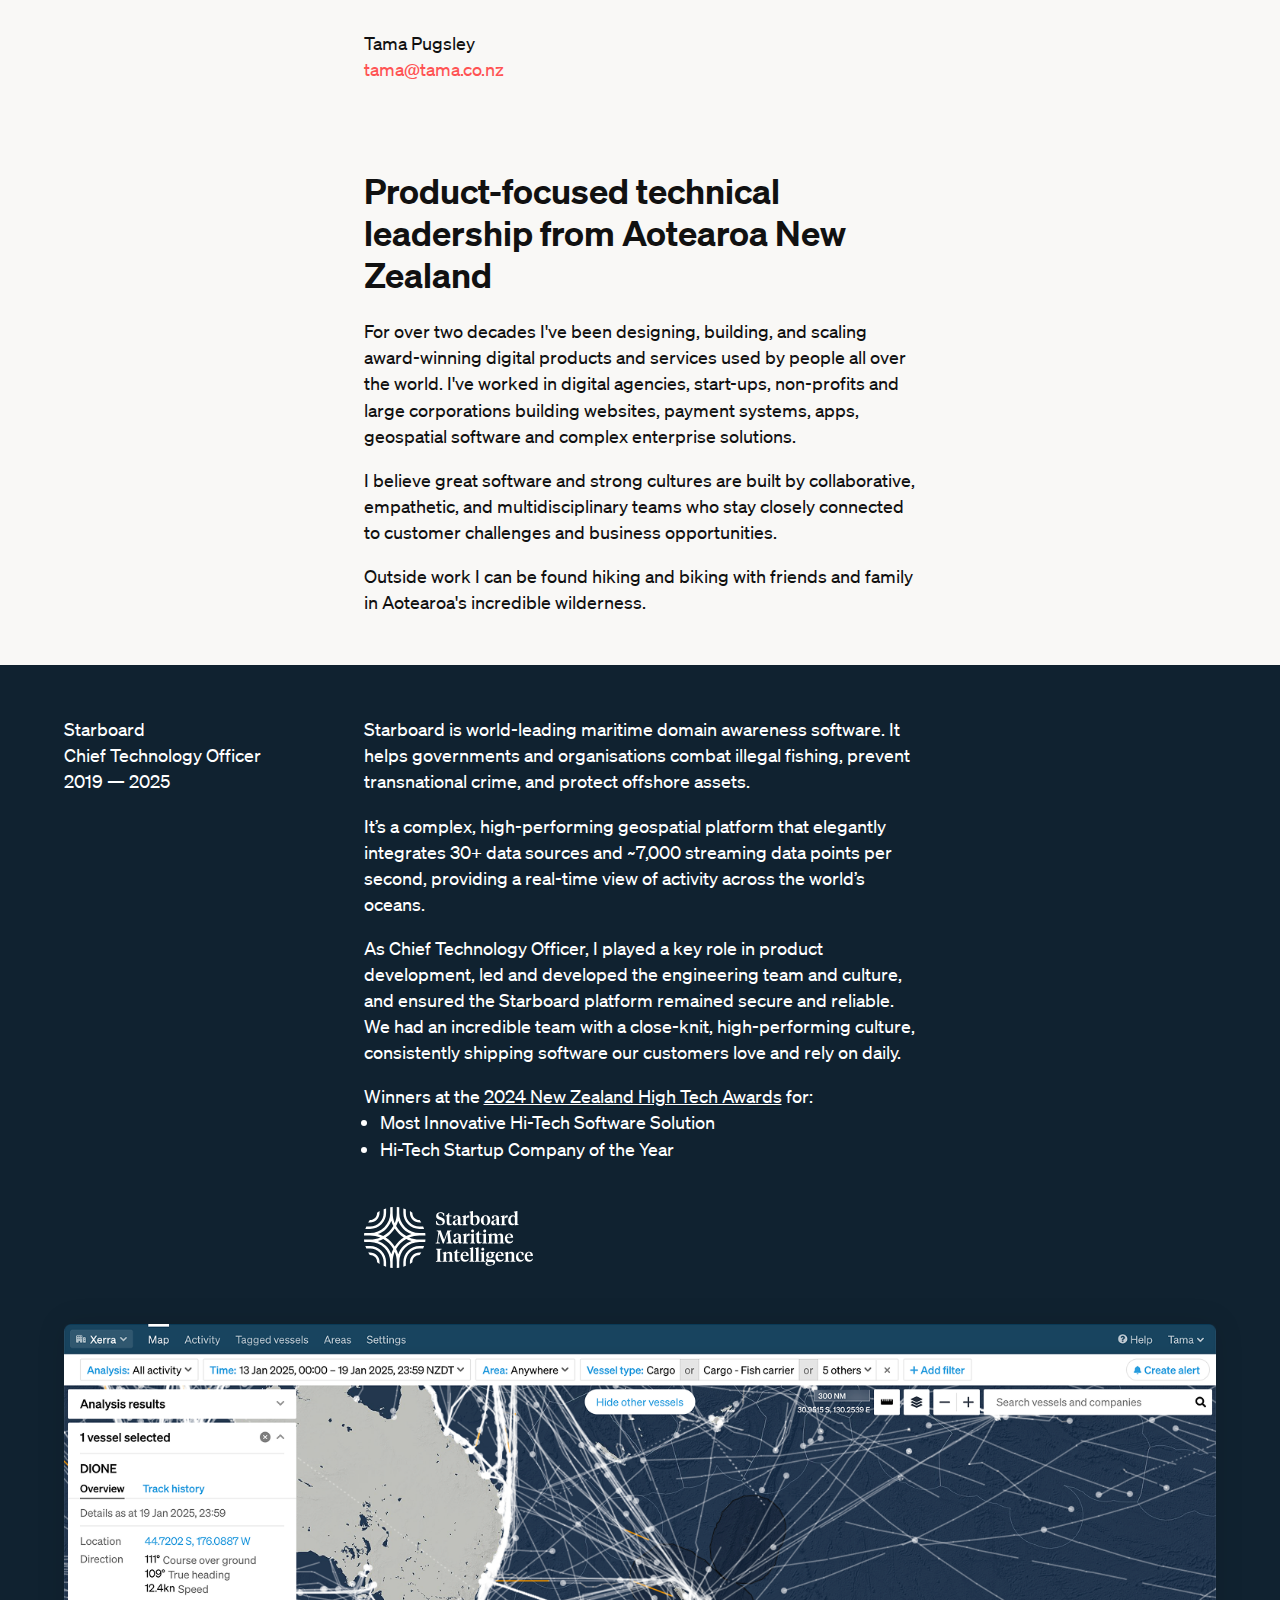
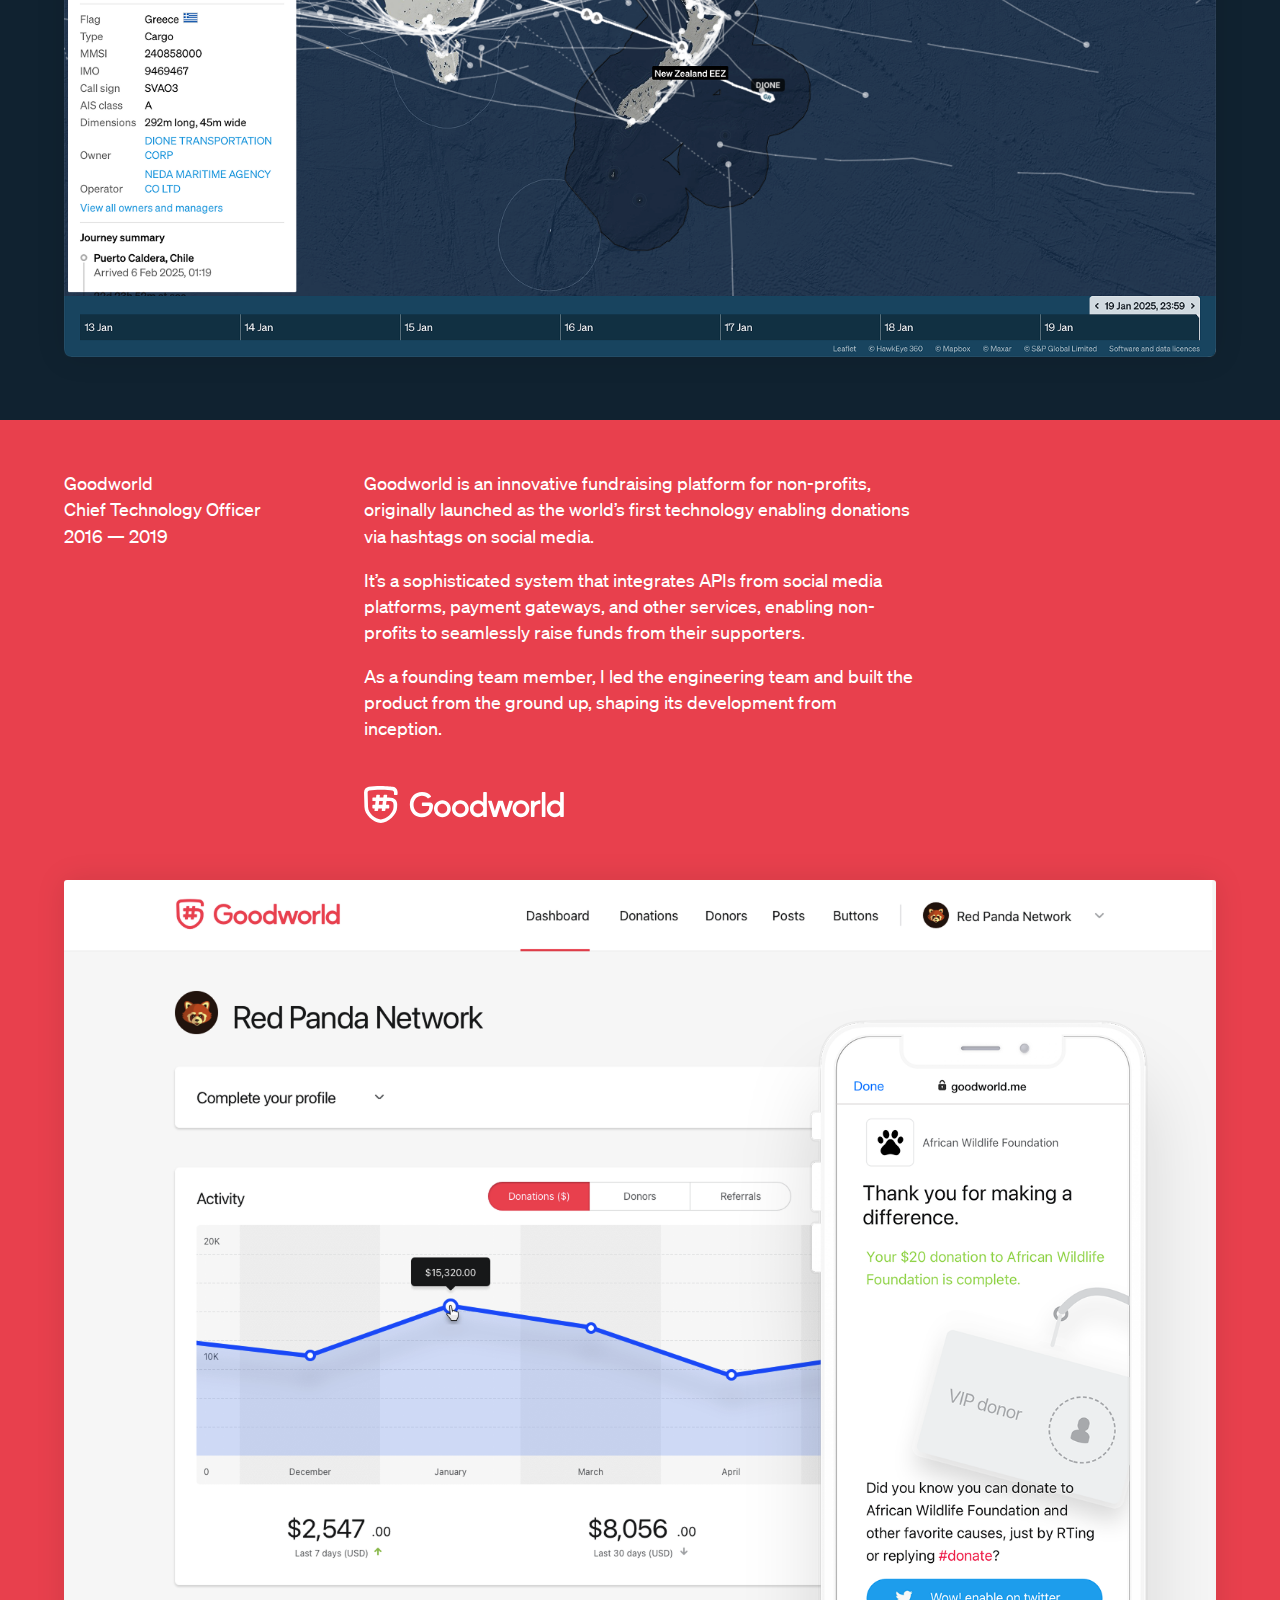
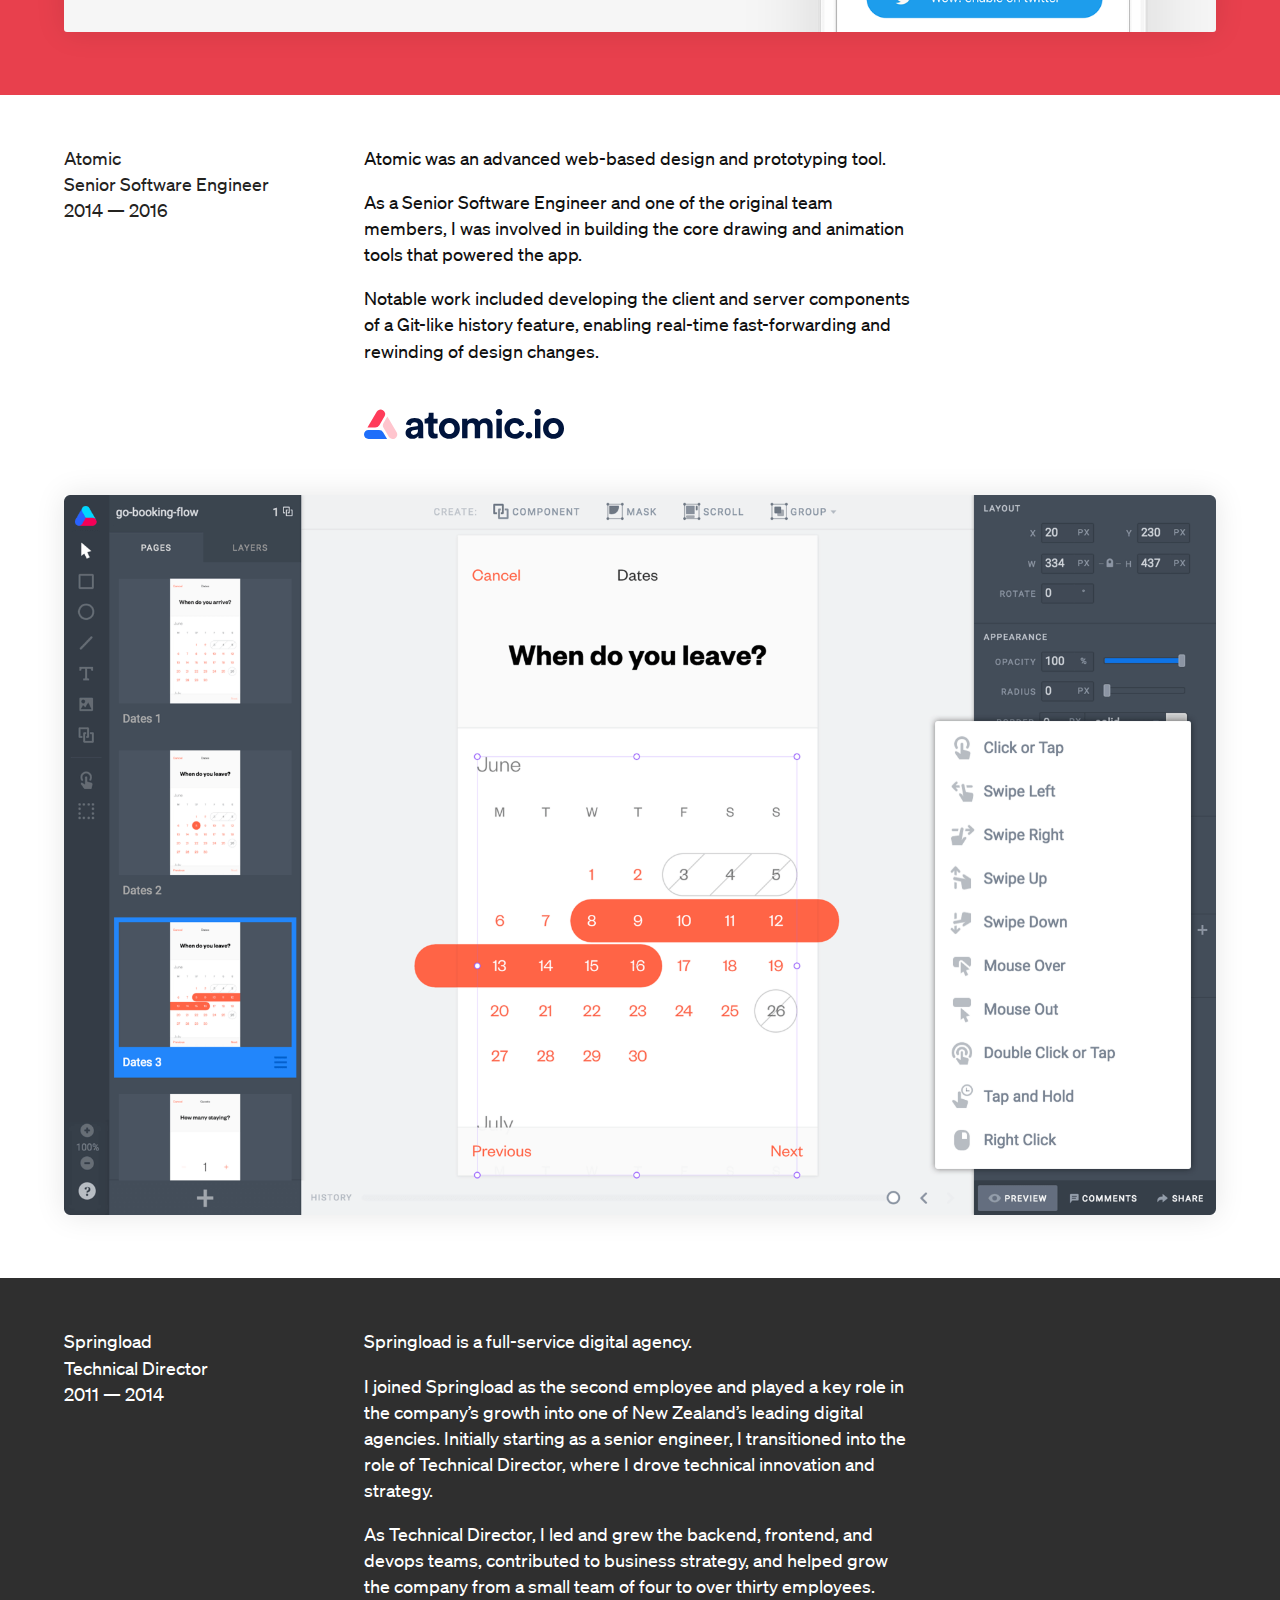
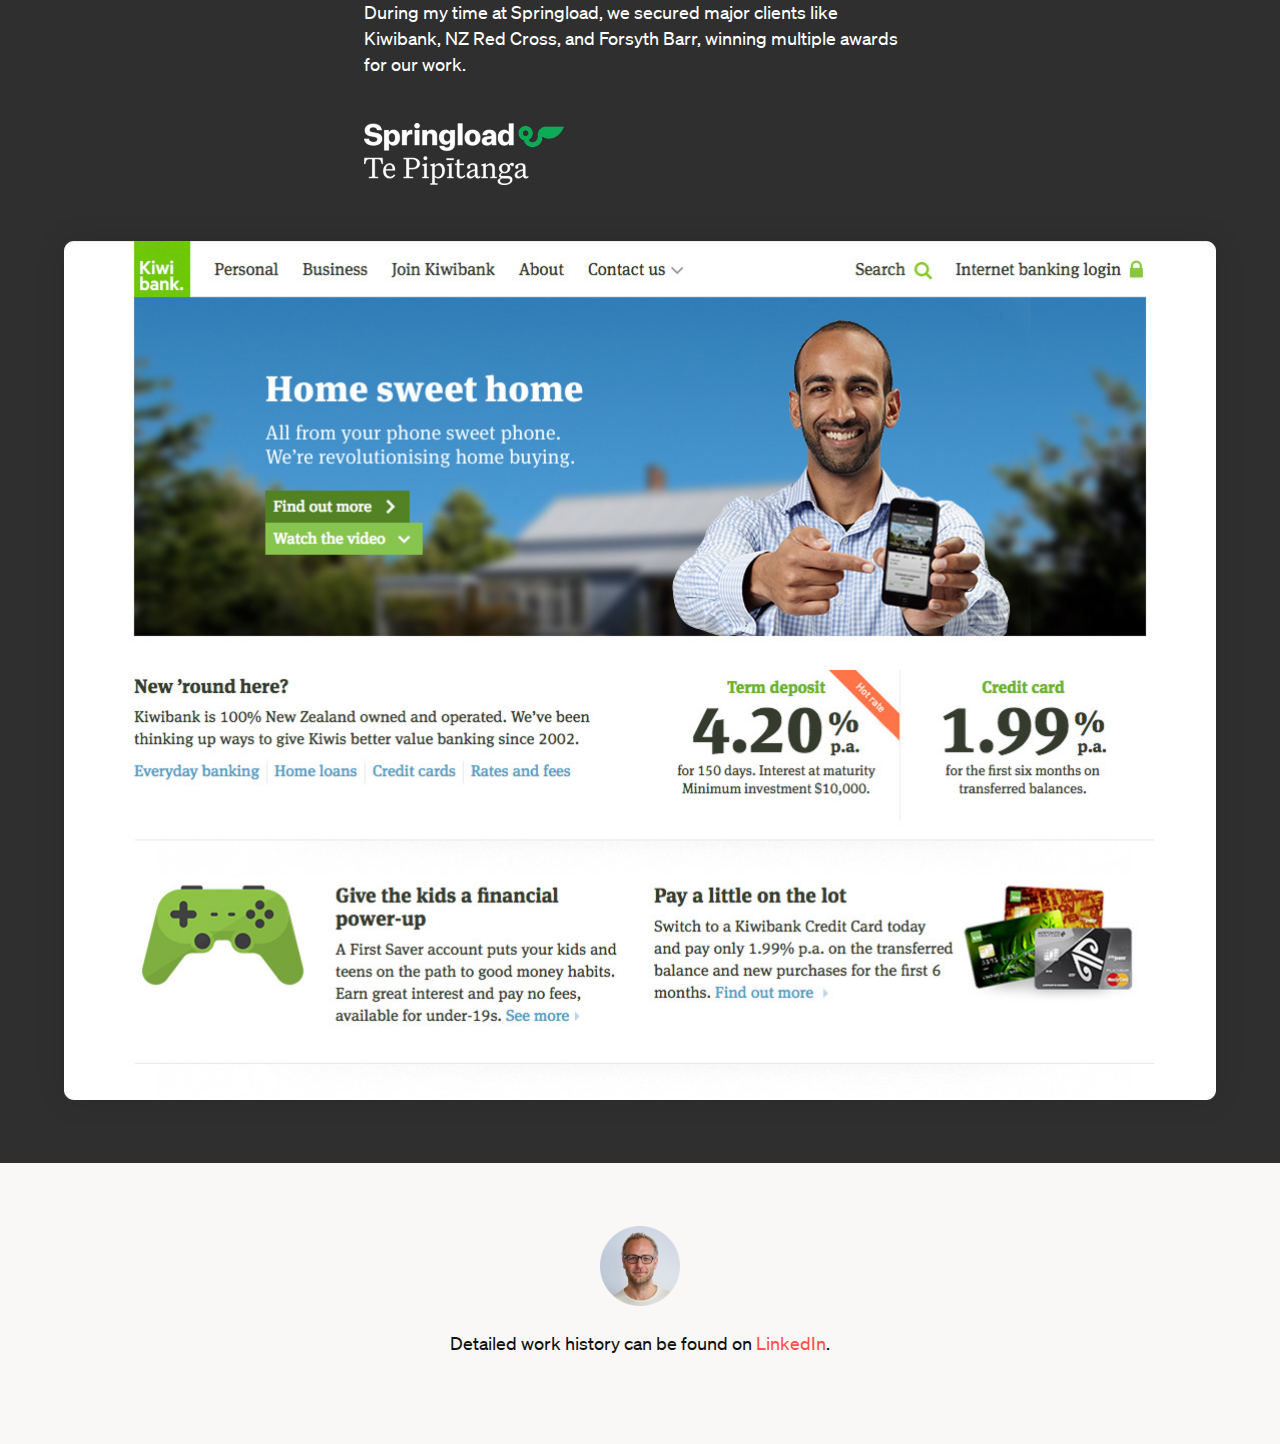
==== commit 99d83e12: "spelling mistake" ====
--- a/index.html
+++ b/index.html
@@ -7,6 +7,8 @@
     <title>Tama Pugsley · Technical leadership · Nelson, Aotearoa New Zealand</title>
     <link rel="stylesheet" href="/css/main.css">
     <link rel="shortcut icon" href="images/favicon.ico" type="image/x-icon">
+
+    <!-- Website design and layout stolen with permission from my good friend and many-time colleague Andy Hovey (https://andyhovey.com/). Chur bro! -->
     
 </head>
 <body>
@@ -20,7 +22,7 @@
       </p>
       <h2 class="bottom-padding-large-small-screen">Product-focused technical leadership from Aotearoa New Zealand</h2>
       
-      <p>For over two decades I've been designing, building, and scaling award-winning digital products and services used by people all over the world. I've worked in digital agencies, start-ups, non-profits and large corporations building websites, payment systems, apps, geospatial sofware and complex enterprise solutions.
+      <p>For over two decades I've been designing, building, and scaling award-winning digital products and services used by people all over the world. I've worked in digital agencies, start-ups, non-profits and large corporations building websites, payment systems, apps, geospatial software and complex enterprise solutions.
       <p>I believe great software and strong cultures are built by collaborative, empathetic, and multidisciplinary teams who stay closely connected to customer challenges and business opportunities.</p>
       <p>Outside work I can be found hiking and biking with friends and family in Aotearoa's incredible wilderness.</p>
 
--- a/css/main.css
+++ b/css/main.css
@@ -42,6 +42,12 @@
 	padding: 0;
  }
 
+ @media screen and (min-width: 1200px) {
+	h2 {
+	   font-size: 64px;
+	}
+}
+
 h3 {
  	font-family: sohne-bold;
  	font-weight: normal;
@@ -411,7 +417,36 @@
 	}
 }
 
-
-
-
-
+/* Blog post interactive elements */
+#interactive-section {
+    margin: 2rem 0;
+    padding: 1rem;
+    border: 1px solid #eee;
+    border-radius: 4px;
+}
+
+#demo-button {
+    padding: 0.5rem 1rem;
+    font-size: 1rem;
+    border: 1px solid #ddd;
+    border-radius: 4px;
+    background-color: #fff;
+    cursor: pointer;
+    transition: all 0.3s ease;
+}
+
+#demo-button:hover {
+    background-color: #f5f5f5;
+}
+
+#demo-text {
+    margin-top: 1rem;
+    padding: 0.5rem;
+    border-left: 3px solid #4CAF50;
+    background-color: #f9f9f9;
+}
+
+
+
+
+
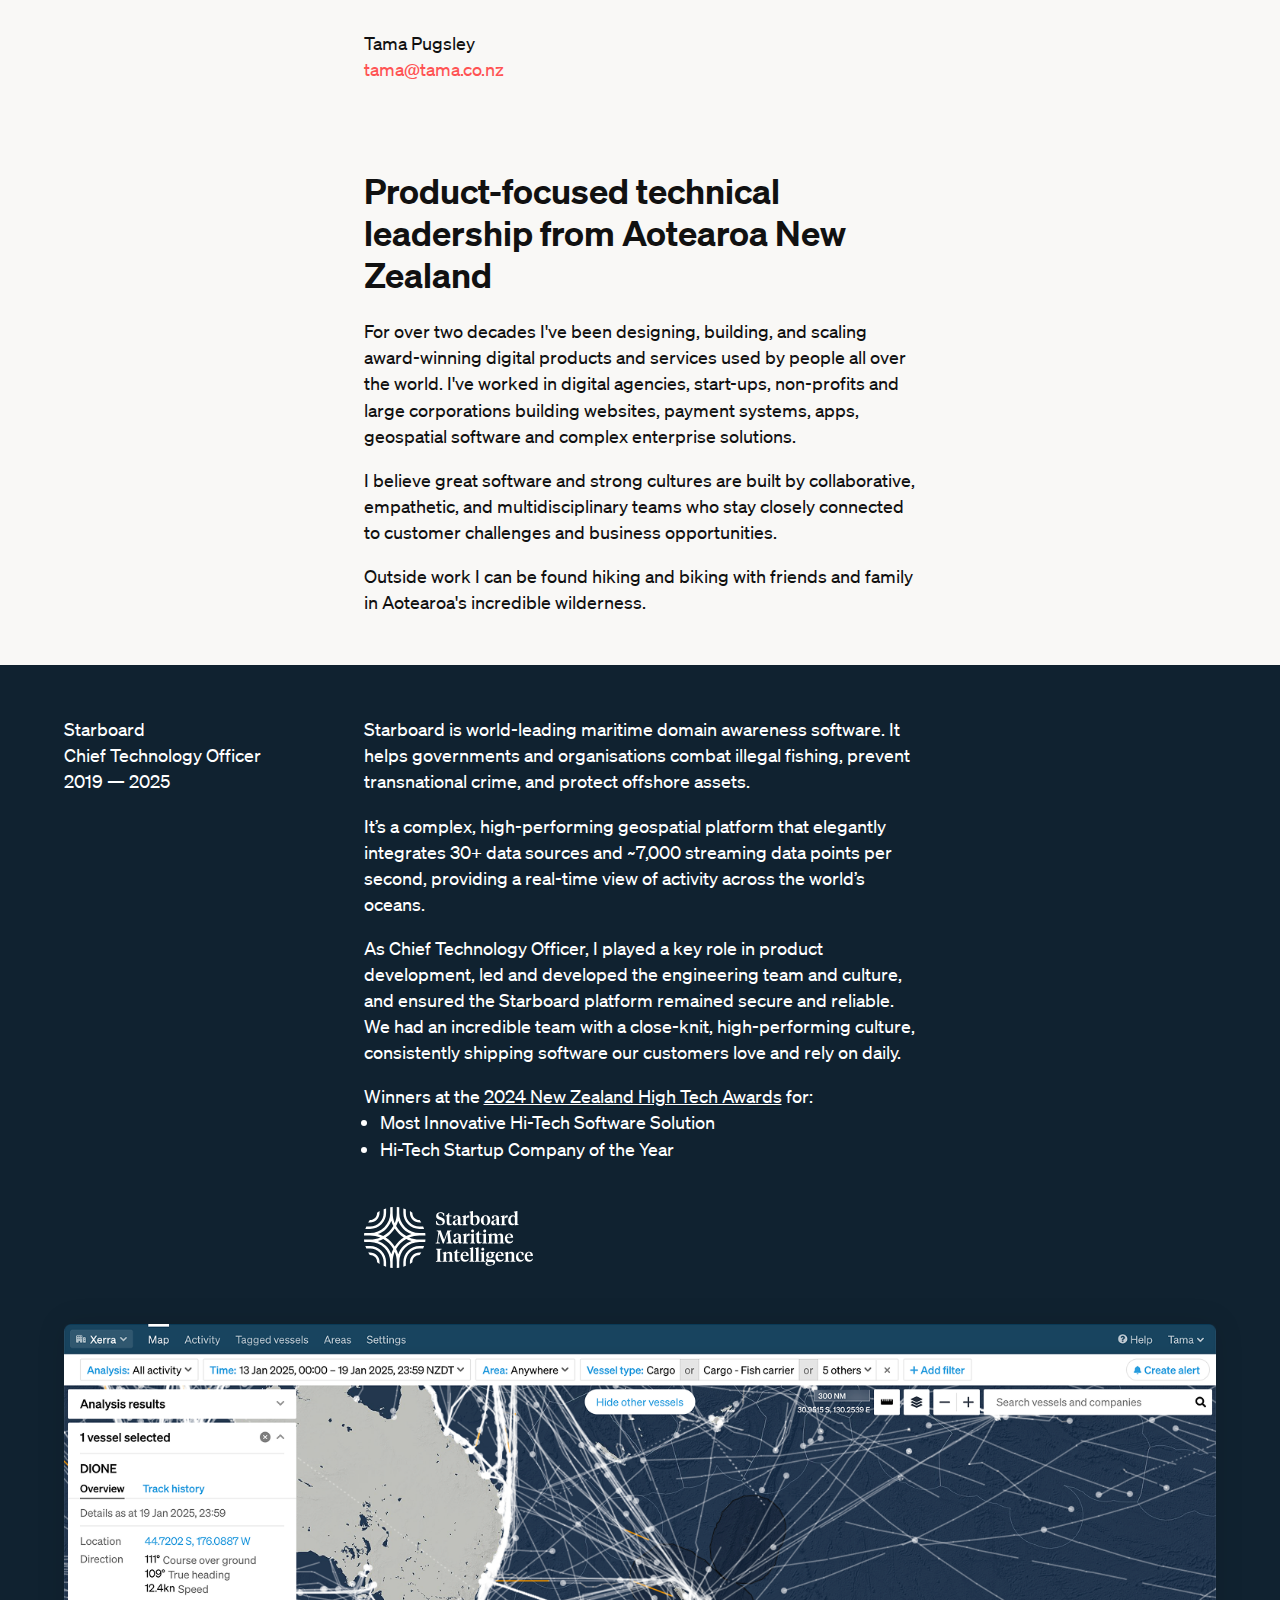
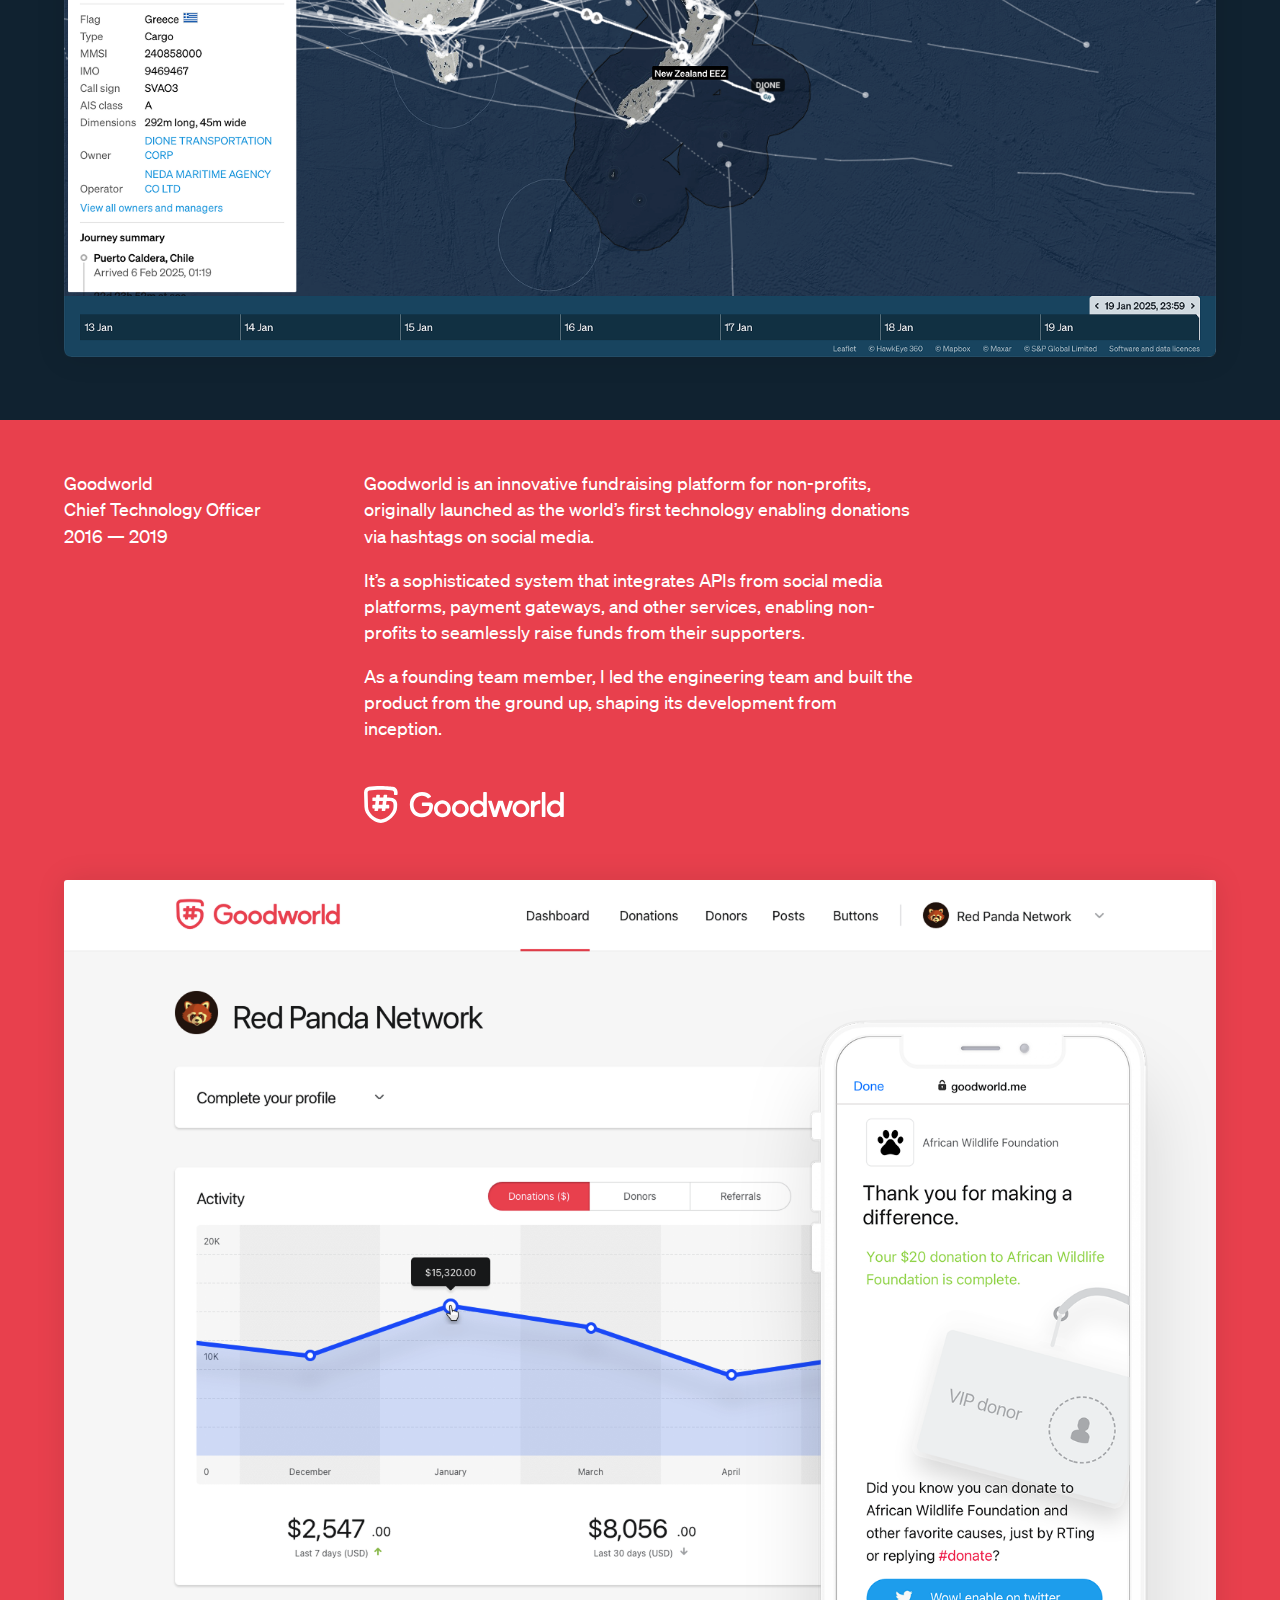
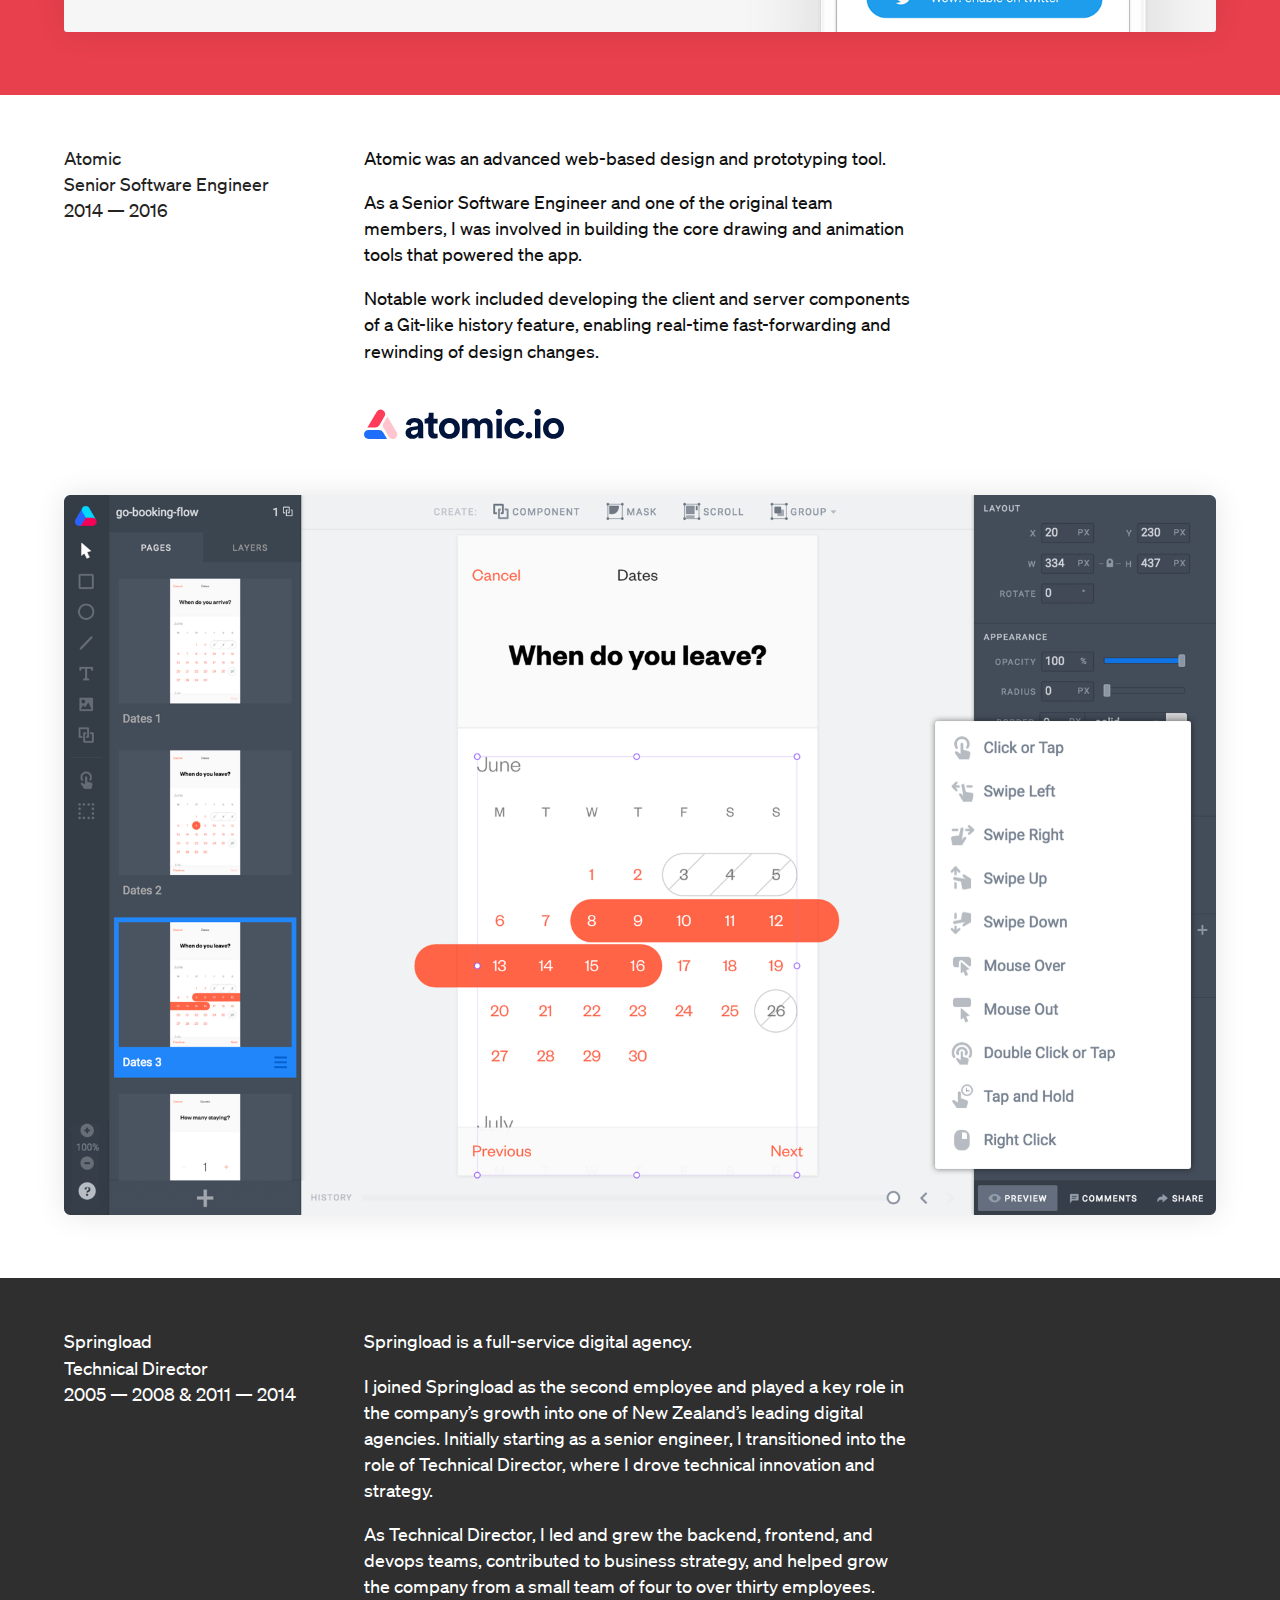
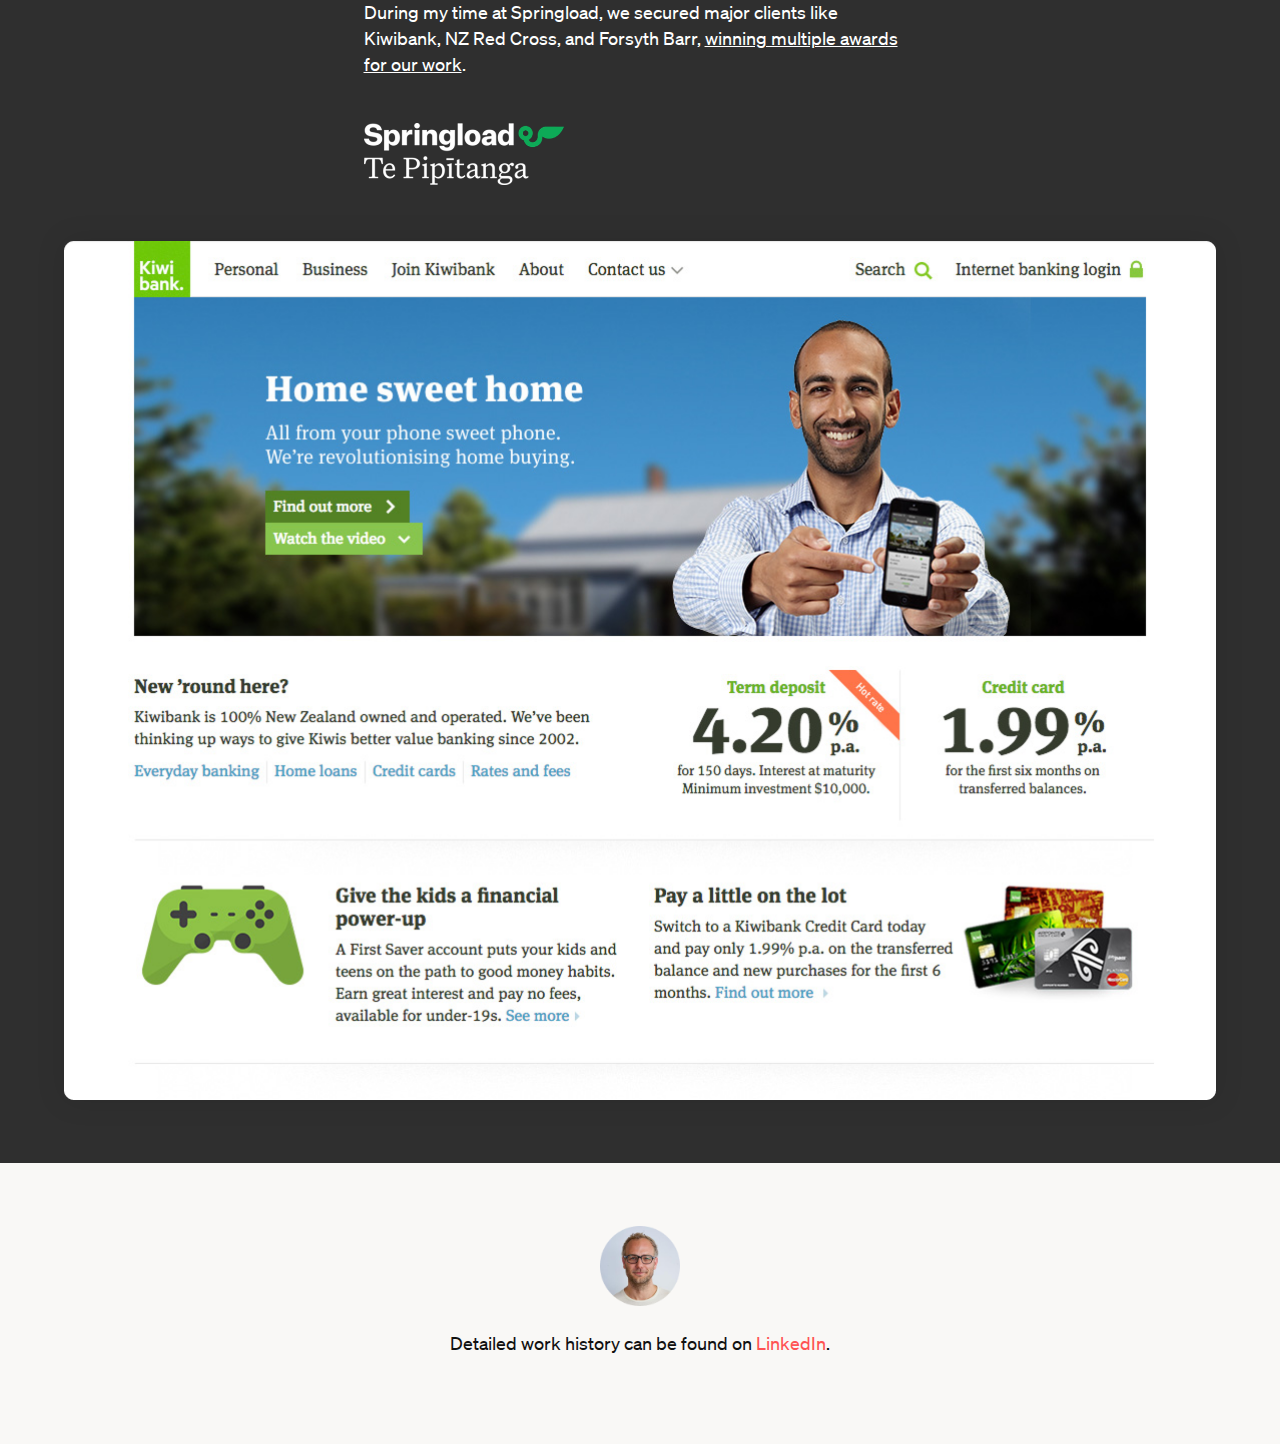
==== commit 3ab0fcf0: "Add awards link" ====
--- a/index.html
+++ b/index.html
@@ -129,14 +129,14 @@
       <p class="half-opacity">
         <a href="https://springload.co.nz/" target="_blank" class="no-underline">Springload</a><br>
         Technical Director<br>
-        2011 — 2014</p>
+        2005 — 2008 &amp; 2011 — 2014</p>
     </div>
     <div class="two-four padding-medium white">
       <p>Springload is a full-service digital agency.</p>
 
       <p>I joined Springload as the second employee and played a key role in the company’s growth into one of New Zealand’s leading digital agencies. Initially starting as a senior engineer, I transitioned into the role of Technical Director, where I drove technical innovation and strategy.</p>
 
-      <p>As Technical Director, I led and grew the backend, frontend, and devops teams, contributed to business strategy, and helped grow the company from a small team of four to over thirty employees. During my time at Springload, we secured major clients like Kiwibank, NZ Red Cross, and Forsyth Barr, winning multiple awards for our work.</p>
+      <p>As Technical Director, I led and grew the backend, frontend, and devops teams, contributed to business strategy, and helped grow the company from a small team of four to over thirty employees. During my time at Springload, we secured major clients like Kiwibank, NZ Red Cross, and Forsyth Barr, <a href="https://bestawards.co.nz/search?q=tama+pugsley" target="_blank">winning multiple awards for our work</a>.</p>
 
       <div class="logo logo-springload">
         <a href="https://springload.co.nz/" target="_blank"><img src="/images/springload-logo.png" alt="Springload logo"></a>
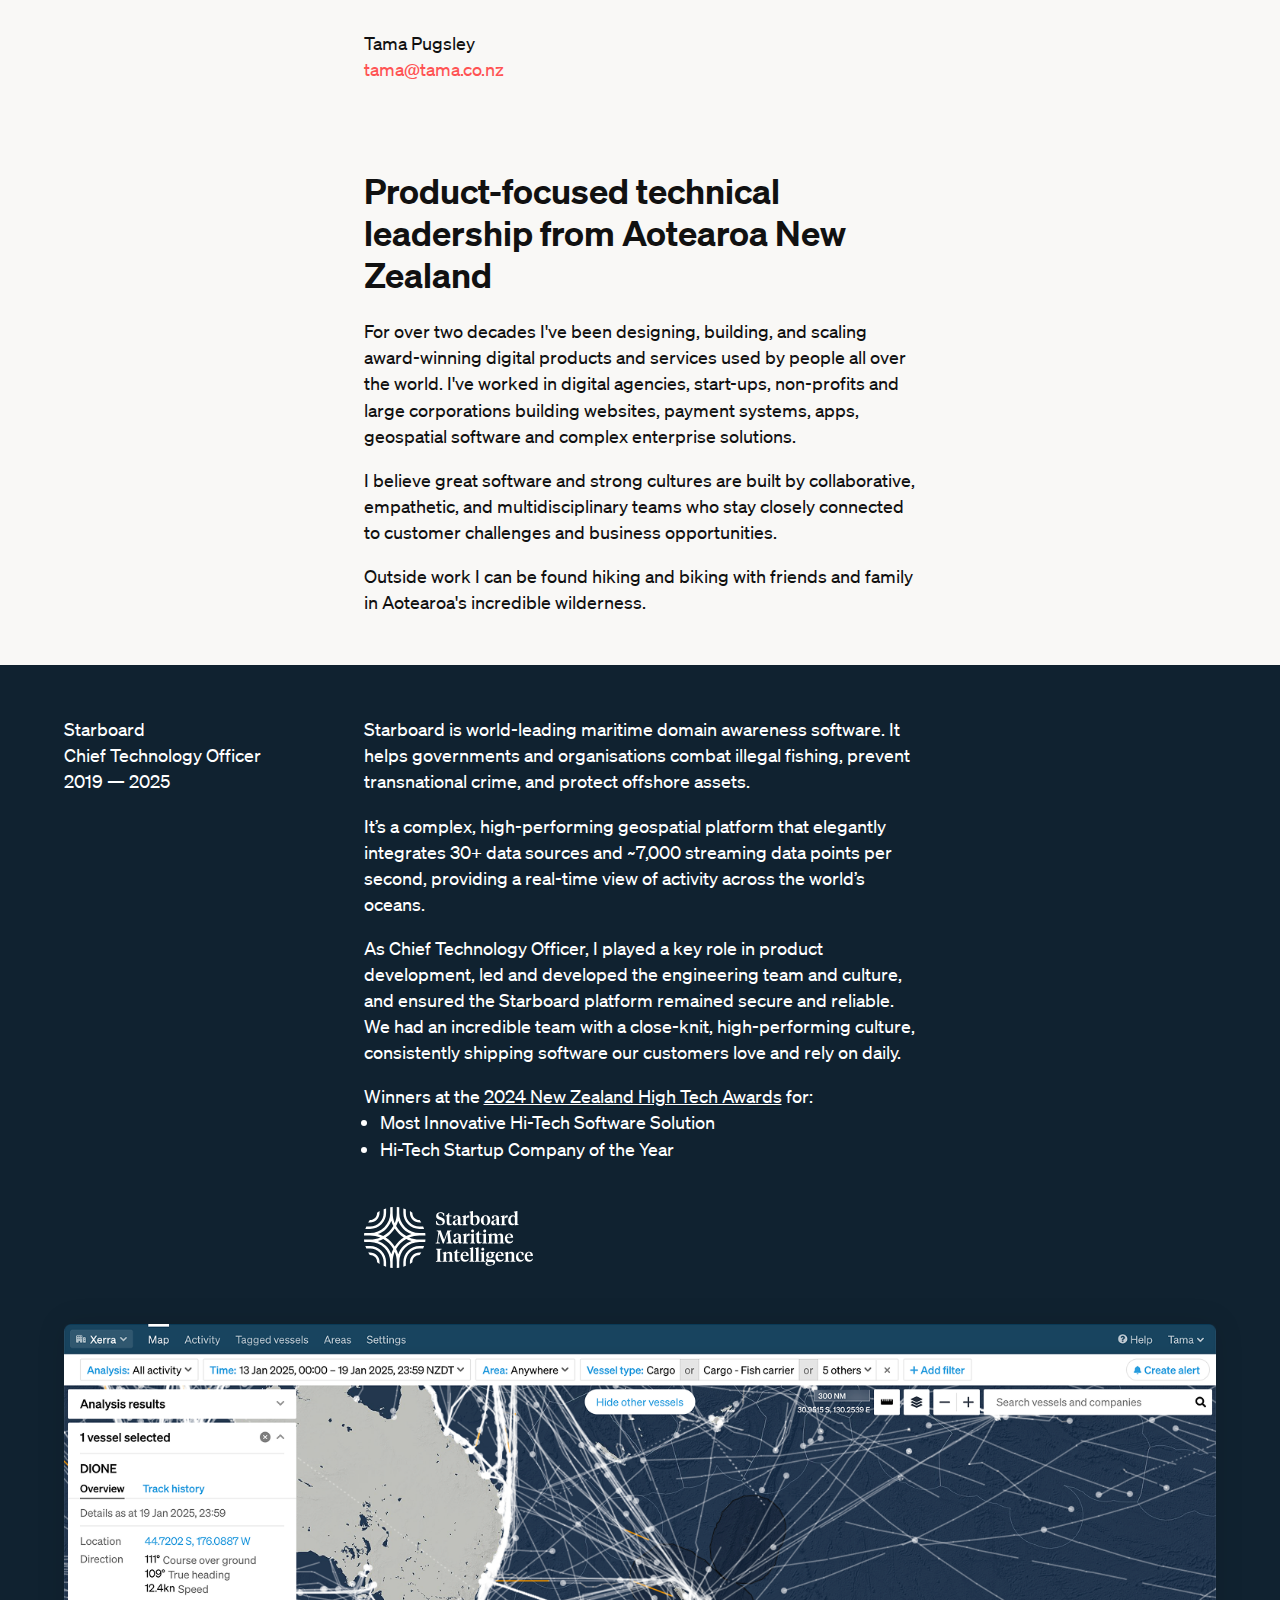
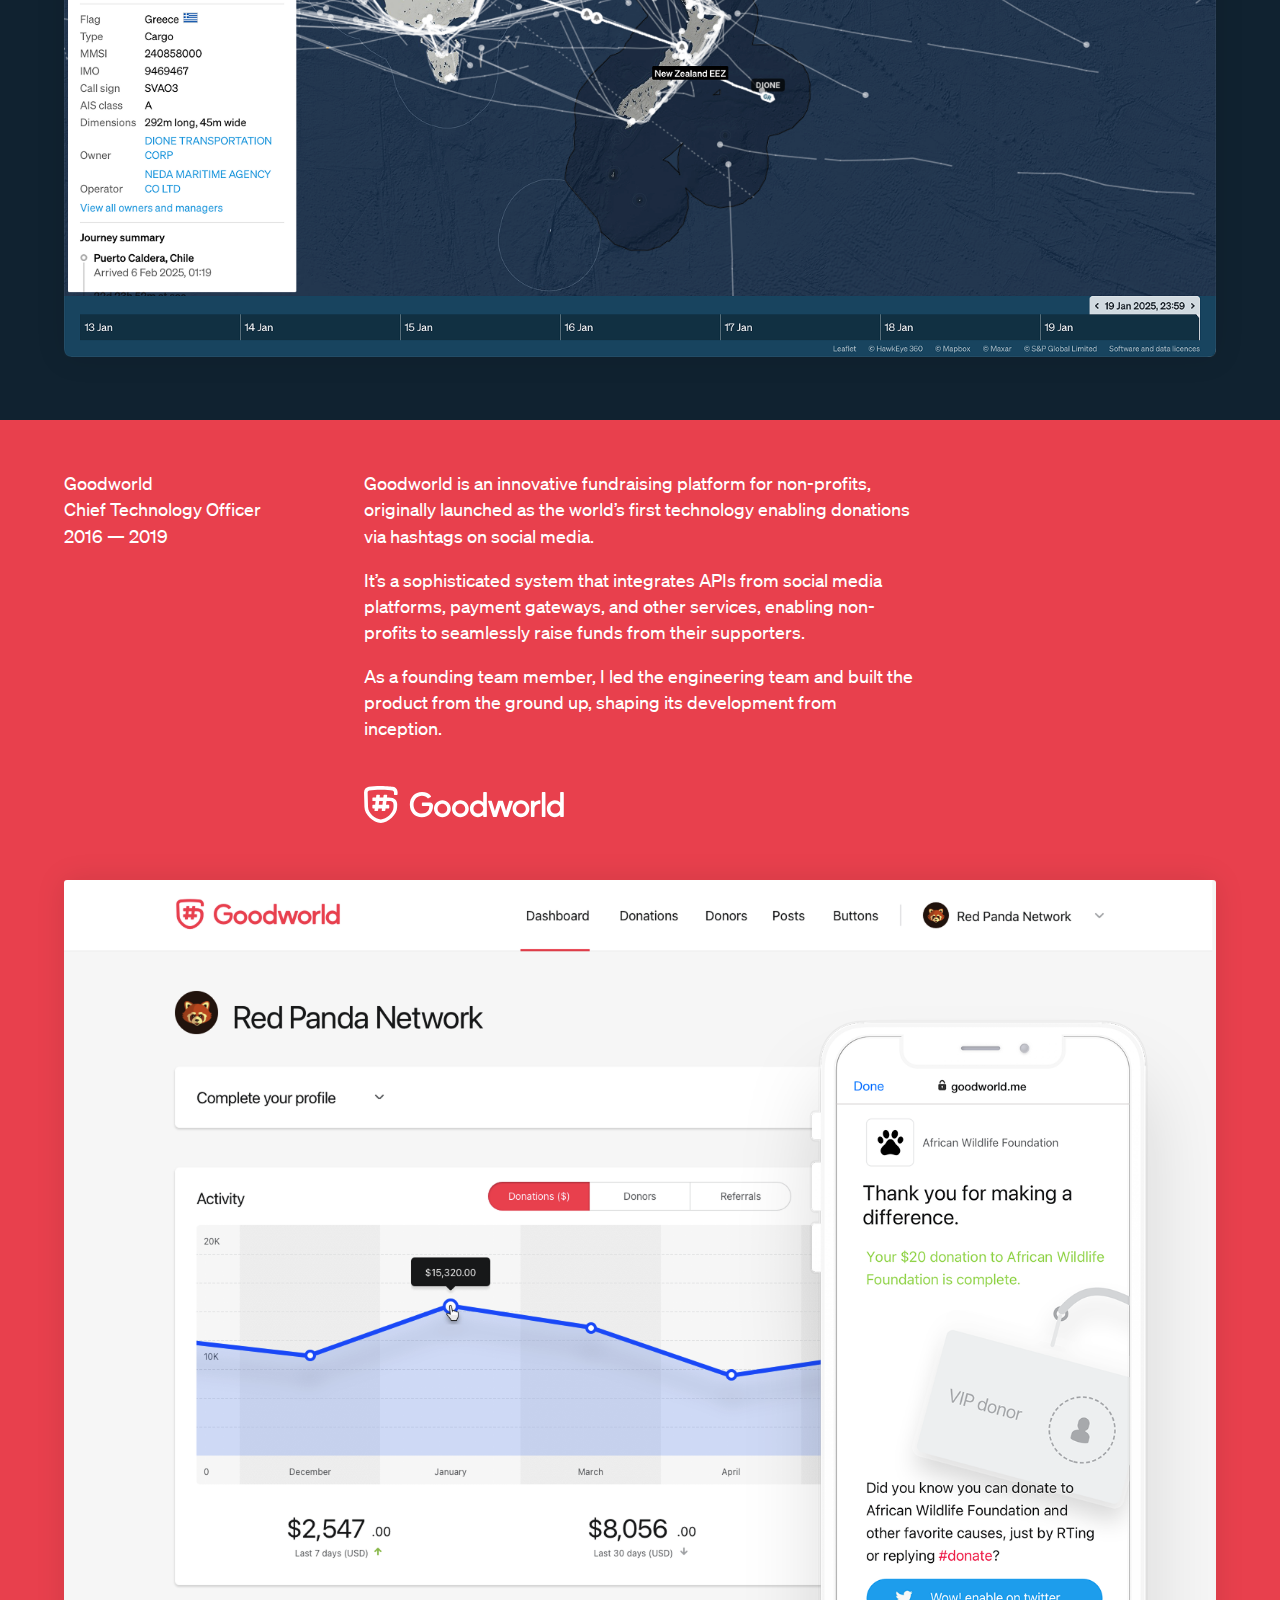
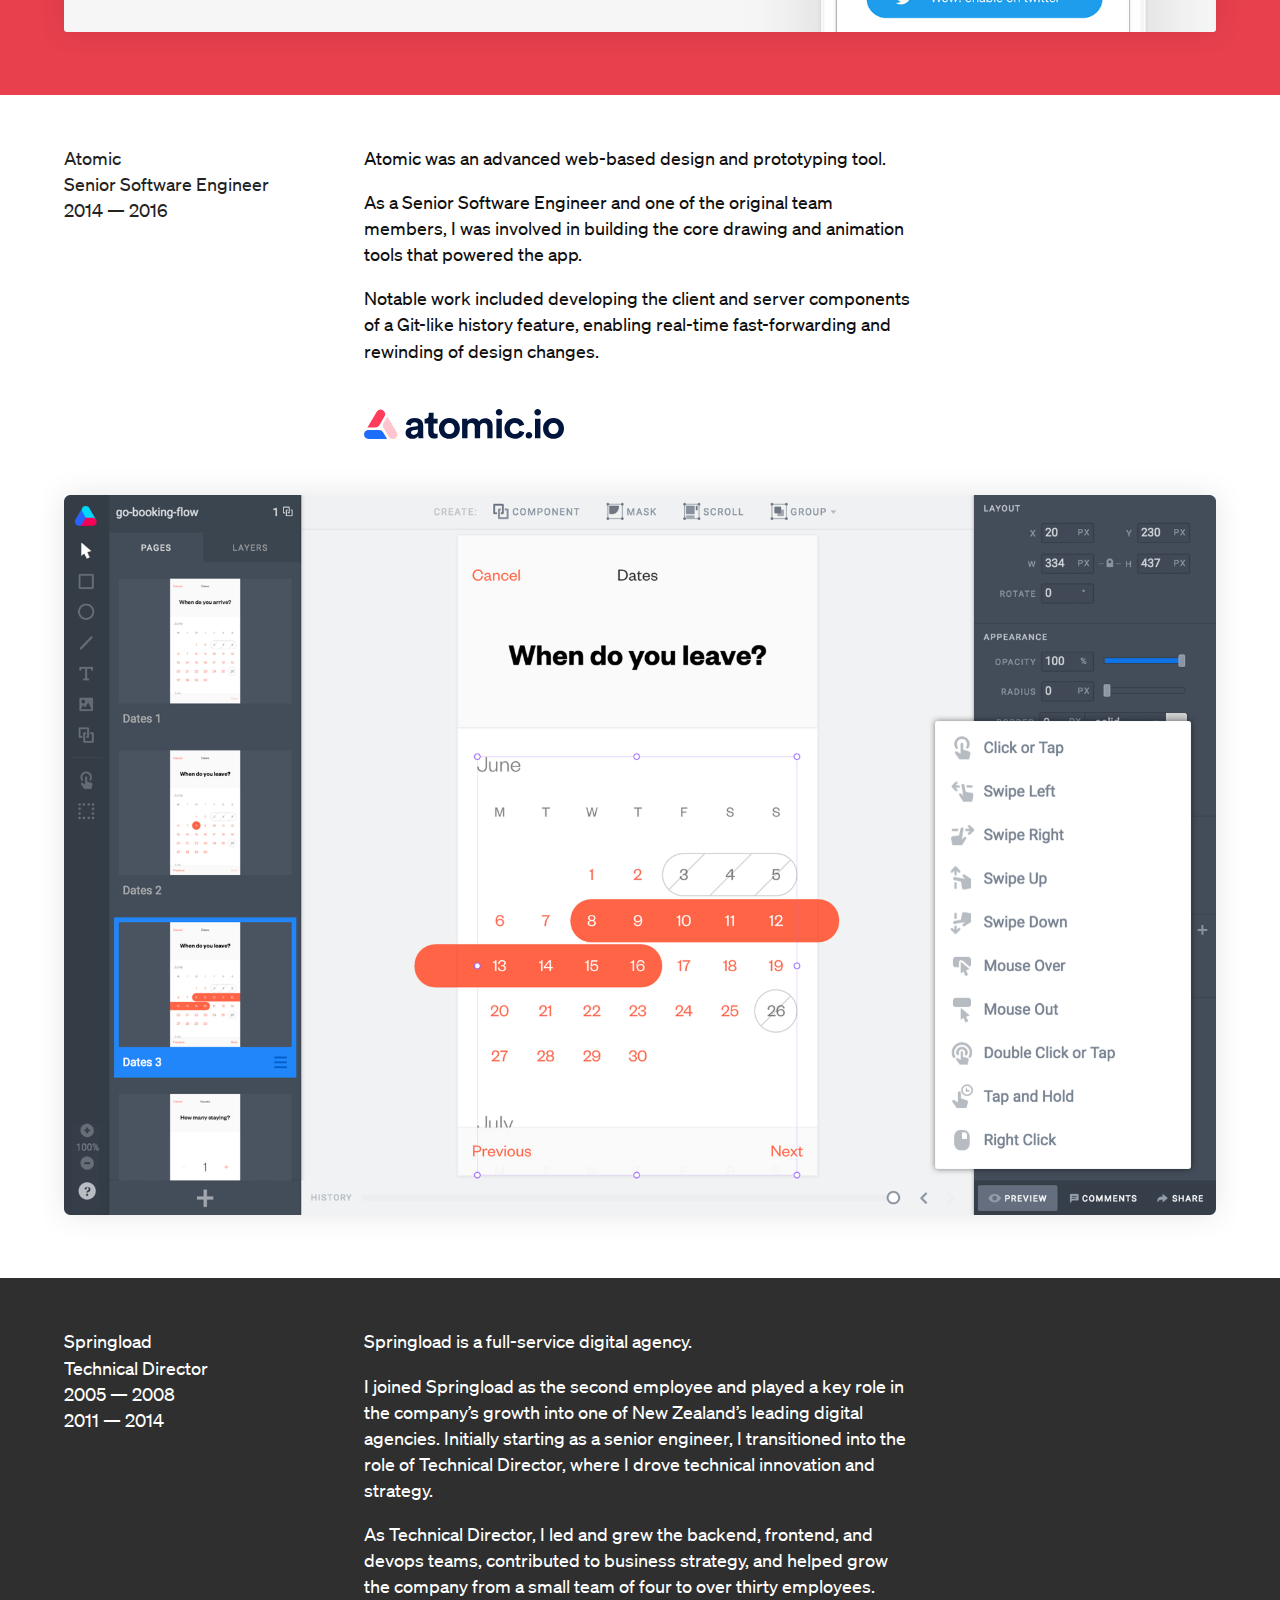
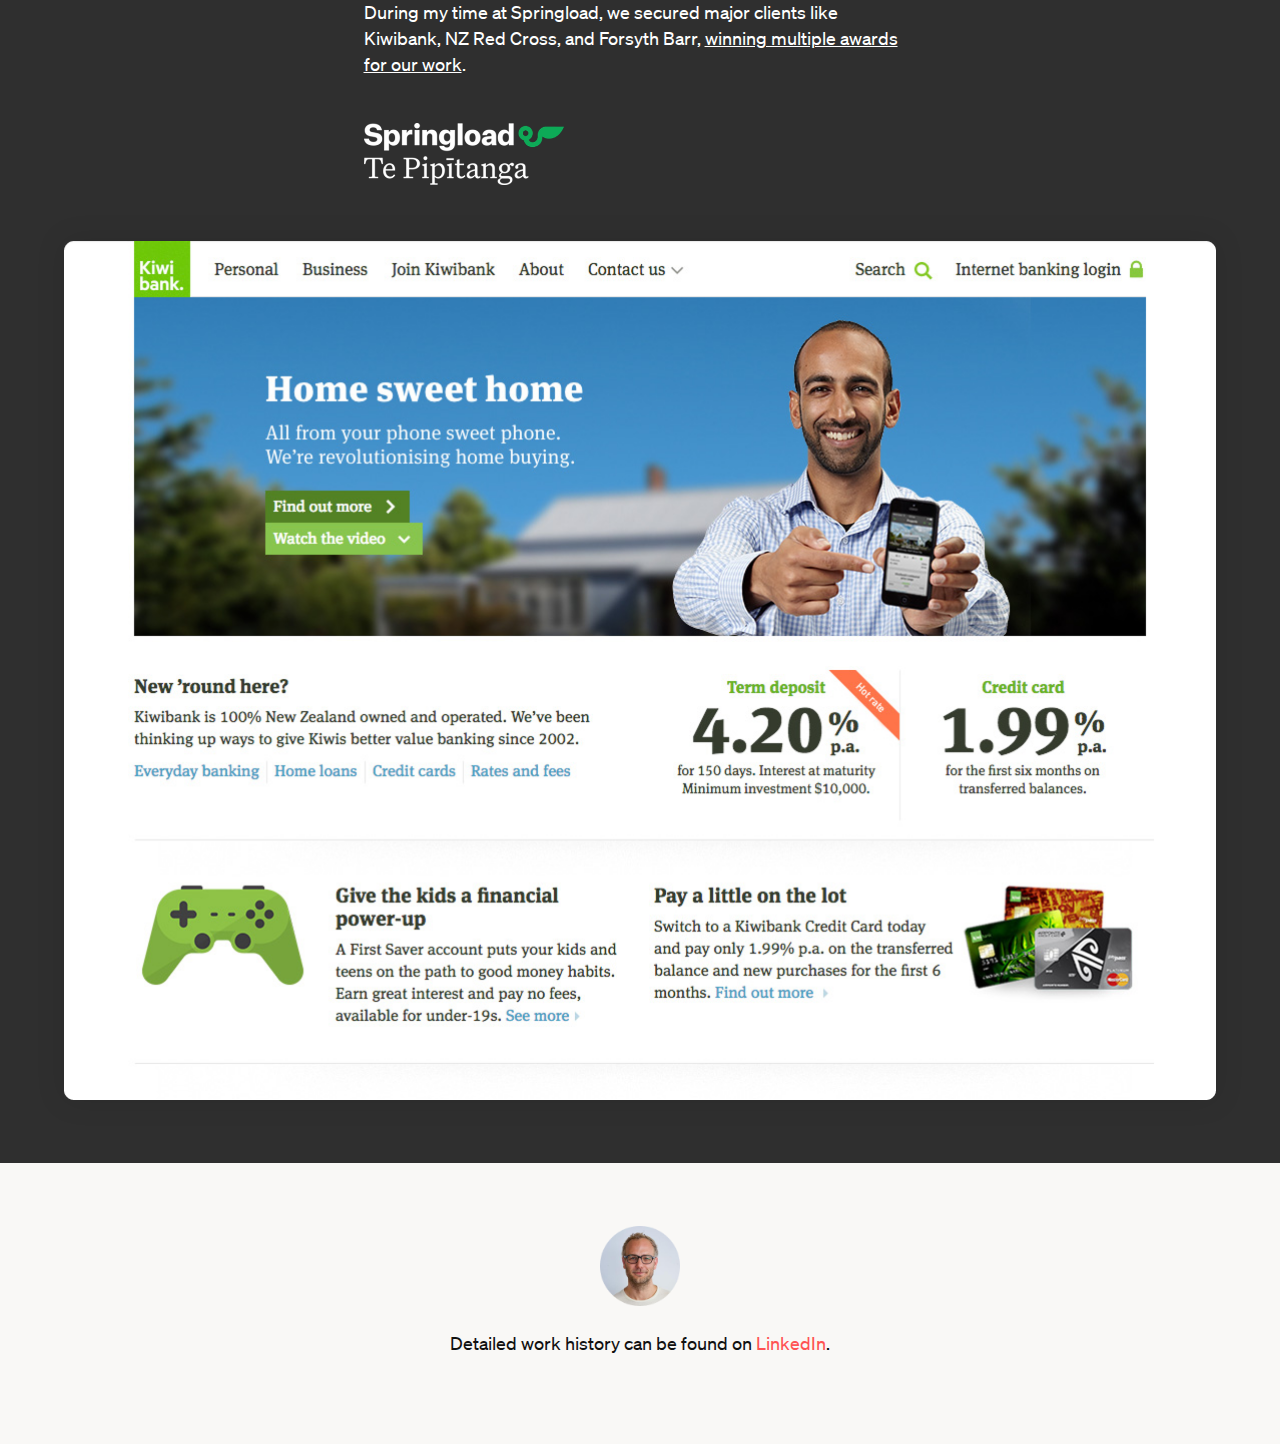
==== commit 346f94cc: "layout" ====
--- a/index.html
+++ b/index.html
@@ -129,7 +129,7 @@
       <p class="half-opacity">
         <a href="https://springload.co.nz/" target="_blank" class="no-underline">Springload</a><br>
         Technical Director<br>
-        2005 — 2008 &amp; 2011 — 2014</p>
+        2005 — 2008<br>2011 — 2014</p>
     </div>
     <div class="two-four padding-medium white">
       <p>Springload is a full-service digital agency.</p>
